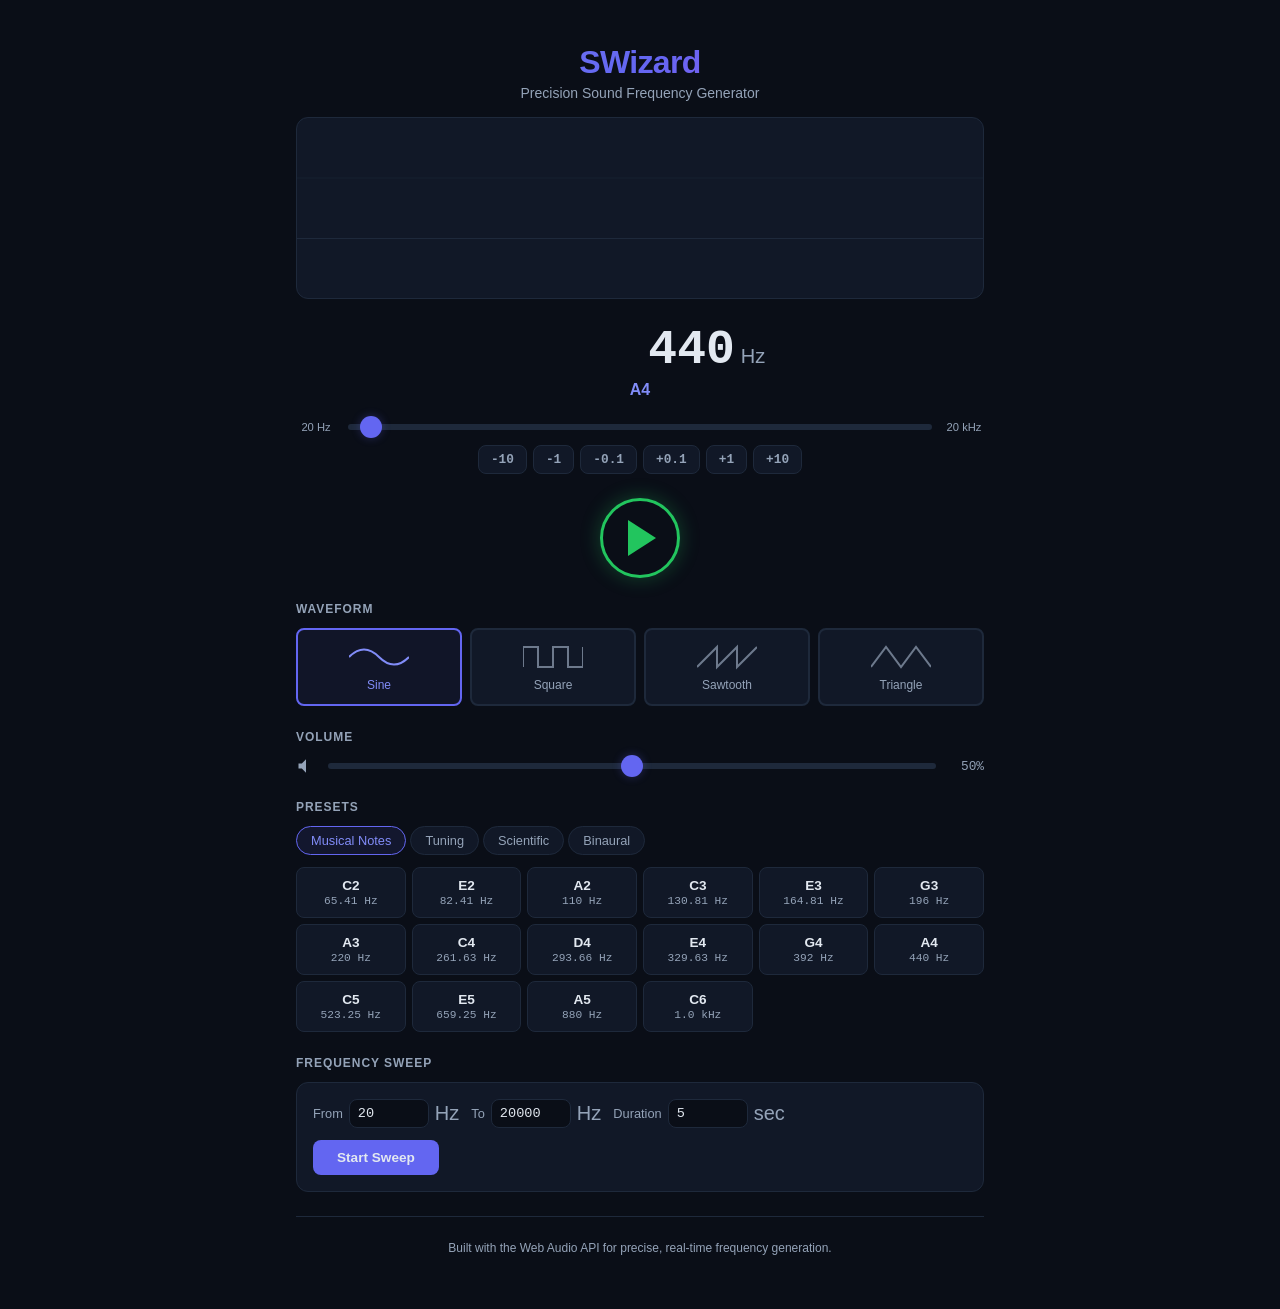
==== frequency-generator/index.html @ cec2c10b "Add SWizard sound frequency generator app Browser-based frequency generator using the Web Audio API " ====
<!DOCTYPE html>
<html lang="en">
<head>
    <meta charset="UTF-8">
    <meta name="viewport" content="width=device-width, initial-scale=1.0">
    <title>SWizard - Sound Frequency Generator</title>
    <link rel="stylesheet" href="css/style.css">
</head>
<body>
    <div class="app">
        <header class="header">
            <h1 class="logo">SWizard</h1>
            <p class="tagline">Precision Sound Frequency Generator</p>
        </header>

        <main class="main">
            <!-- Waveform Visualizer -->
            <section class="visualizer-section">
                <canvas id="waveformCanvas"></canvas>
                <canvas id="spectrumCanvas"></canvas>
            </section>

            <!-- Frequency Control -->
            <section class="control-section">
                <div class="freq-display">
                    <input type="number" id="freqInput" class="freq-input" value="440" min="20" max="20000" step="0.1">
                    <span class="freq-unit">Hz</span>
                </div>
                <div class="freq-note" id="noteDisplay">A4</div>
                <div class="freq-slider-wrap">
                    <span class="slider-label">20 Hz</span>
                    <input type="range" id="freqSlider" class="freq-slider" min="20" max="20000" value="440" step="0.1">
                    <span class="slider-label">20 kHz</span>
                </div>
                <div class="fine-controls">
                    <button class="fine-btn" data-delta="-10">-10</button>
                    <button class="fine-btn" data-delta="-1">-1</button>
                    <button class="fine-btn" data-delta="-0.1">-0.1</button>
                    <button class="fine-btn" data-delta="0.1">+0.1</button>
                    <button class="fine-btn" data-delta="1">+1</button>
                    <button class="fine-btn" data-delta="10">+10</button>
                </div>
            </section>

            <!-- Play Button -->
            <section class="play-section">
                <button id="playBtn" class="play-btn" aria-label="Play or stop tone">
                    <svg id="playIcon" viewBox="0 0 24 24" width="48" height="48">
                        <polygon points="6,3 20,12 6,21" fill="currentColor"/>
                    </svg>
                    <svg id="stopIcon" viewBox="0 0 24 24" width="48" height="48" style="display:none">
                        <rect x="5" y="4" width="14" height="16" rx="2" fill="currentColor"/>
                    </svg>
                </button>
            </section>

            <!-- Waveform Selection -->
            <section class="waveform-section">
                <h2 class="section-title">Waveform</h2>
                <div class="waveform-options">
                    <button class="wave-btn active" data-wave="sine" aria-label="Sine wave">
                        <svg viewBox="0 0 60 30" width="60" height="30">
                            <path d="M0,15 Q15,0 30,15 Q45,30 60,15" stroke="currentColor" fill="none" stroke-width="2"/>
                        </svg>
                        <span>Sine</span>
                    </button>
                    <button class="wave-btn" data-wave="square" aria-label="Square wave">
                        <svg viewBox="0 0 60 30" width="60" height="30">
                            <path d="M0,25 L0,5 L15,5 L15,25 L30,25 L30,5 L45,5 L45,25 L60,25 L60,5" stroke="currentColor" fill="none" stroke-width="2"/>
                        </svg>
                        <span>Square</span>
                    </button>
                    <button class="wave-btn" data-wave="sawtooth" aria-label="Sawtooth wave">
                        <svg viewBox="0 0 60 30" width="60" height="30">
                            <path d="M0,25 L20,5 L20,25 L40,5 L40,25 L60,5" stroke="currentColor" fill="none" stroke-width="2"/>
                        </svg>
                        <span>Sawtooth</span>
                    </button>
                    <button class="wave-btn" data-wave="triangle" aria-label="Triangle wave">
                        <svg viewBox="0 0 60 30" width="60" height="30">
                            <path d="M0,25 L15,5 L30,25 L45,5 L60,25" stroke="currentColor" fill="none" stroke-width="2"/>
                        </svg>
                        <span>Triangle</span>
                    </button>
                </div>
            </section>

            <!-- Volume -->
            <section class="volume-section">
                <h2 class="section-title">Volume</h2>
                <div class="volume-control">
                    <svg viewBox="0 0 24 24" width="20" height="20" class="vol-icon">
                        <path d="M3,9 L7,9 L12,4 L12,20 L7,15 L3,15 Z" fill="currentColor"/>
                    </svg>
                    <input type="range" id="volumeSlider" class="volume-slider" min="0" max="100" value="50">
                    <span id="volumeValue" class="volume-value">50%</span>
                </div>
            </section>

            <!-- Presets -->
            <section class="presets-section">
                <h2 class="section-title">Presets</h2>
                <div class="preset-tabs">
                    <button class="preset-tab active" data-tab="notes">Musical Notes</button>
                    <button class="preset-tab" data-tab="tuning">Tuning</button>
                    <button class="preset-tab" data-tab="scientific">Scientific</button>
                    <button class="preset-tab" data-tab="binaural">Binaural</button>
                </div>
                <div class="preset-grid" id="presetGrid">
                    <!-- Populated by JS -->
                </div>
            </section>

            <!-- Binaural Beat Controls (hidden by default) -->
            <section class="binaural-section" id="binauralSection" style="display:none">
                <h2 class="section-title">Binaural Beat</h2>
                <p class="binaural-note">Use headphones for binaural beats. A slightly different frequency plays in each ear.</p>
                <div class="binaural-controls">
                    <label class="binaural-label">
                        Beat Frequency
                        <div class="binaural-input-wrap">
                            <input type="number" id="binauralBeat" class="binaural-input" value="10" min="1" max="40" step="0.5">
                            <span class="freq-unit">Hz</span>
                        </div>
                    </label>
                    <div class="binaural-info" id="binauralInfo">
                        Left: 435 Hz | Right: 445 Hz
                    </div>
                </div>
            </section>

            <!-- Sweep Controls -->
            <section class="sweep-section">
                <h2 class="section-title">Frequency Sweep</h2>
                <div class="sweep-controls">
                    <div class="sweep-range">
                        <label>
                            From
                            <input type="number" id="sweepFrom" class="sweep-input" value="20" min="20" max="20000">
                            <span class="freq-unit">Hz</span>
                        </label>
                        <label>
                            To
                            <input type="number" id="sweepTo" class="sweep-input" value="20000" min="20" max="20000">
                            <span class="freq-unit">Hz</span>
                        </label>
                        <label>
                            Duration
                            <input type="number" id="sweepDuration" class="sweep-input" value="5" min="1" max="60">
                            <span class="freq-unit">sec</span>
                        </label>
                    </div>
                    <button id="sweepBtn" class="sweep-btn">Start Sweep</button>
                </div>
            </section>
        </main>

        <footer class="footer">
            <p>Built with the Web Audio API for precise, real-time frequency generation.</p>
        </footer>
    </div>

    <script src="js/app.js"></script>
</body>
</html>
---- frequency-generator/css/style.css ----
/* ========== Reset & Base ========== */
*, *::before, *::after {
    margin: 0;
    padding: 0;
    box-sizing: border-box;
}

:root {
    --bg: #0a0e17;
    --surface: #111827;
    --surface-hover: #1a2332;
    --border: #1e293b;
    --text: #e2e8f0;
    --text-dim: #94a3b8;
    --accent: #6366f1;
    --accent-glow: rgba(99, 102, 241, 0.3);
    --accent-light: #818cf8;
    --green: #22c55e;
    --green-glow: rgba(34, 197, 94, 0.3);
    --red: #ef4444;
    --orange: #f59e0b;
    --radius: 12px;
    --radius-sm: 8px;
}

html {
    font-size: 16px;
}

body {
    font-family: -apple-system, BlinkMacSystemFont, 'Segoe UI', Roboto, 'Helvetica Neue', Arial, sans-serif;
    background: var(--bg);
    color: var(--text);
    min-height: 100vh;
    -webkit-font-smoothing: antialiased;
}

/* ========== App Container ========== */
.app {
    max-width: 720px;
    margin: 0 auto;
    padding: 20px 16px 40px;
}

/* ========== Header ========== */
.header {
    text-align: center;
    padding: 24px 0 16px;
}

.logo {
    font-size: 2rem;
    font-weight: 800;
    letter-spacing: -0.02em;
    background: linear-gradient(135deg, var(--accent-light), var(--accent), #a855f7);
    -webkit-background-clip: text;
    background-clip: text;
    -webkit-text-fill-color: transparent;
}

.tagline {
    color: var(--text-dim);
    font-size: 0.875rem;
    margin-top: 4px;
}

/* ========== Sections ========== */
.section-title {
    font-size: 0.75rem;
    font-weight: 600;
    text-transform: uppercase;
    letter-spacing: 0.08em;
    color: var(--text-dim);
    margin-bottom: 12px;
}

section {
    margin-bottom: 24px;
}

/* ========== Visualizer ========== */
.visualizer-section {
    background: var(--surface);
    border: 1px solid var(--border);
    border-radius: var(--radius);
    overflow: hidden;
    position: relative;
}

#waveformCanvas {
    width: 100%;
    height: 120px;
    display: block;
}

#spectrumCanvas {
    width: 100%;
    height: 60px;
    display: block;
    border-top: 1px solid var(--border);
}

/* ========== Frequency Display ========== */
.control-section {
    text-align: center;
}

.freq-display {
    display: inline-flex;
    align-items: baseline;
    gap: 6px;
}

.freq-input {
    font-size: 3rem;
    font-weight: 700;
    font-family: 'SF Mono', 'Fira Code', 'Consolas', monospace;
    background: none;
    border: none;
    color: var(--text);
    text-align: right;
    width: 220px;
    outline: none;
    border-bottom: 2px solid transparent;
    transition: border-color 0.2s;
}

.freq-input:focus {
    border-bottom-color: var(--accent);
}

.freq-input::-webkit-inner-spin-button,
.freq-input::-webkit-outer-spin-button {
    -webkit-appearance: none;
}

.freq-input[type="number"] {
    -moz-appearance: textfield;
}

.freq-unit {
    font-size: 1.25rem;
    color: var(--text-dim);
    font-weight: 500;
}

.freq-note {
    font-size: 1rem;
    color: var(--accent-light);
    font-weight: 600;
    margin-top: 2px;
    min-height: 1.5em;
}

/* ========== Frequency Slider ========== */
.freq-slider-wrap {
    display: flex;
    align-items: center;
    gap: 12px;
    margin-top: 16px;
}

.slider-label {
    font-size: 0.7rem;
    color: var(--text-dim);
    white-space: nowrap;
    min-width: 40px;
}

.freq-slider,
.volume-slider {
    -webkit-appearance: none;
    appearance: none;
    flex: 1;
    height: 6px;
    background: var(--border);
    border-radius: 3px;
    outline: none;
    cursor: pointer;
}

.freq-slider::-webkit-slider-thumb,
.volume-slider::-webkit-slider-thumb {
    -webkit-appearance: none;
    width: 22px;
    height: 22px;
    border-radius: 50%;
    background: var(--accent);
    box-shadow: 0 0 10px var(--accent-glow);
    cursor: pointer;
    transition: transform 0.15s, box-shadow 0.15s;
}

.freq-slider::-webkit-slider-thumb:hover,
.volume-slider::-webkit-slider-thumb:hover {
    transform: scale(1.15);
    box-shadow: 0 0 16px var(--accent-glow);
}

.freq-slider::-moz-range-thumb,
.volume-slider::-moz-range-thumb {
    width: 22px;
    height: 22px;
    border-radius: 50%;
    background: var(--accent);
    border: none;
    box-shadow: 0 0 10px var(--accent-glow);
    cursor: pointer;
}

/* ========== Fine Tune Buttons ========== */
.fine-controls {
    display: flex;
    justify-content: center;
    gap: 6px;
    margin-top: 12px;
}

.fine-btn {
    padding: 6px 12px;
    font-size: 0.8rem;
    font-weight: 600;
    font-family: 'SF Mono', 'Fira Code', 'Consolas', monospace;
    color: var(--text-dim);
    background: var(--surface);
    border: 1px solid var(--border);
    border-radius: var(--radius-sm);
    cursor: pointer;
    transition: all 0.15s;
}

.fine-btn:hover {
    color: var(--text);
    background: var(--surface-hover);
    border-color: var(--accent);
}

.fine-btn:active {
    transform: scale(0.95);
}

/* ========== Play Button ========== */
.play-section {
    text-align: center;
}

.play-btn {
    width: 80px;
    height: 80px;
    border-radius: 50%;
    border: 3px solid var(--green);
    background: transparent;
    color: var(--green);
    cursor: pointer;
    display: inline-flex;
    align-items: center;
    justify-content: center;
    transition: all 0.2s;
    box-shadow: 0 0 20px var(--green-glow);
}

.play-btn:hover {
    background: rgba(34, 197, 94, 0.1);
    transform: scale(1.05);
    box-shadow: 0 0 30px var(--green-glow);
}

.play-btn:active {
    transform: scale(0.95);
}

.play-btn.playing {
    border-color: var(--red);
    color: var(--red);
    box-shadow: 0 0 20px rgba(239, 68, 68, 0.3);
}

.play-btn.playing:hover {
    background: rgba(239, 68, 68, 0.1);
    box-shadow: 0 0 30px rgba(239, 68, 68, 0.3);
}

/* ========== Waveform Selection ========== */
.waveform-options {
    display: grid;
    grid-template-columns: repeat(4, 1fr);
    gap: 8px;
}

.wave-btn {
    display: flex;
    flex-direction: column;
    align-items: center;
    gap: 6px;
    padding: 12px 8px;
    background: var(--surface);
    border: 2px solid var(--border);
    border-radius: var(--radius-sm);
    color: var(--text-dim);
    cursor: pointer;
    transition: all 0.15s;
    font-size: 0.75rem;
    font-weight: 500;
}

.wave-btn:hover {
    border-color: var(--accent);
    color: var(--text);
    background: var(--surface-hover);
}

.wave-btn.active {
    border-color: var(--accent);
    color: var(--accent-light);
    background: rgba(99, 102, 241, 0.08);
}

.wave-btn svg {
    opacity: 0.7;
}

.wave-btn.active svg,
.wave-btn:hover svg {
    opacity: 1;
}

/* ========== Volume ========== */
.volume-control {
    display: flex;
    align-items: center;
    gap: 12px;
}

.vol-icon {
    color: var(--text-dim);
    flex-shrink: 0;
}

.volume-value {
    font-size: 0.8rem;
    color: var(--text-dim);
    font-family: 'SF Mono', 'Fira Code', 'Consolas', monospace;
    min-width: 36px;
    text-align: right;
}

/* ========== Presets ========== */
.preset-tabs {
    display: flex;
    gap: 4px;
    margin-bottom: 12px;
    overflow-x: auto;
    -webkit-overflow-scrolling: touch;
}

.preset-tab {
    padding: 6px 14px;
    font-size: 0.8rem;
    font-weight: 500;
    color: var(--text-dim);
    background: var(--surface);
    border: 1px solid var(--border);
    border-radius: 20px;
    cursor: pointer;
    white-space: nowrap;
    transition: all 0.15s;
}

.preset-tab:hover {
    color: var(--text);
    border-color: var(--accent);
}

.preset-tab.active {
    color: var(--accent-light);
    background: rgba(99, 102, 241, 0.1);
    border-color: var(--accent);
}

.preset-grid {
    display: grid;
    grid-template-columns: repeat(auto-fill, minmax(100px, 1fr));
    gap: 6px;
}

.preset-btn {
    display: flex;
    flex-direction: column;
    align-items: center;
    padding: 10px 6px;
    background: var(--surface);
    border: 1px solid var(--border);
    border-radius: var(--radius-sm);
    cursor: pointer;
    transition: all 0.15s;
}

.preset-btn:hover {
    border-color: var(--accent);
    background: var(--surface-hover);
}

.preset-btn .preset-name {
    font-size: 0.85rem;
    font-weight: 600;
    color: var(--text);
}

.preset-btn .preset-freq {
    font-size: 0.7rem;
    color: var(--text-dim);
    font-family: 'SF Mono', 'Fira Code', 'Consolas', monospace;
    margin-top: 2px;
}

/* ========== Binaural ========== */
.binaural-section {
    background: var(--surface);
    border: 1px solid var(--border);
    border-radius: var(--radius);
    padding: 16px;
}

.binaural-note {
    font-size: 0.8rem;
    color: var(--text-dim);
    margin-bottom: 12px;
}

.binaural-controls {
    display: flex;
    flex-direction: column;
    gap: 10px;
}

.binaural-label {
    font-size: 0.8rem;
    color: var(--text-dim);
    display: flex;
    align-items: center;
    gap: 10px;
}

.binaural-input-wrap {
    display: flex;
    align-items: center;
    gap: 4px;
}

.binaural-input {
    width: 70px;
    padding: 6px 8px;
    font-size: 0.9rem;
    font-family: 'SF Mono', 'Fira Code', 'Consolas', monospace;
    background: var(--bg);
    border: 1px solid var(--border);
    border-radius: var(--radius-sm);
    color: var(--text);
    outline: none;
}

.binaural-input:focus {
    border-color: var(--accent);
}

.binaural-info {
    font-size: 0.8rem;
    color: var(--accent-light);
    font-family: 'SF Mono', 'Fira Code', 'Consolas', monospace;
}

/* ========== Sweep ========== */
.sweep-controls {
    background: var(--surface);
    border: 1px solid var(--border);
    border-radius: var(--radius);
    padding: 16px;
}

.sweep-range {
    display: flex;
    gap: 12px;
    flex-wrap: wrap;
    margin-bottom: 12px;
}

.sweep-range label {
    font-size: 0.8rem;
    color: var(--text-dim);
    display: flex;
    align-items: center;
    gap: 6px;
}

.sweep-input {
    width: 80px;
    padding: 6px 8px;
    font-size: 0.85rem;
    font-family: 'SF Mono', 'Fira Code', 'Consolas', monospace;
    background: var(--bg);
    border: 1px solid var(--border);
    border-radius: var(--radius-sm);
    color: var(--text);
    outline: none;
}

.sweep-input:focus {
    border-color: var(--accent);
}

.sweep-btn {
    padding: 10px 24px;
    font-size: 0.85rem;
    font-weight: 600;
    color: var(--text);
    background: var(--accent);
    border: none;
    border-radius: var(--radius-sm);
    cursor: pointer;
    transition: all 0.15s;
}

.sweep-btn:hover {
    background: var(--accent-light);
    transform: translateY(-1px);
}

.sweep-btn:active {
    transform: translateY(0);
}

.sweep-btn.sweeping {
    background: var(--red);
}

/* ========== Footer ========== */
.footer {
    text-align: center;
    padding: 24px 0 8px;
    border-top: 1px solid var(--border);
}

.footer p {
    font-size: 0.75rem;
    color: var(--text-dim);
}

/* ========== Responsive ========== */
@media (max-width: 480px) {
    .freq-input {
        font-size: 2.25rem;
        width: 160px;
    }

    .waveform-options {
        grid-template-columns: repeat(2, 1fr);
    }

    .fine-controls {
        flex-wrap: wrap;
    }

    .sweep-range {
        flex-direction: column;
    }

    .preset-grid {
        grid-template-columns: repeat(3, 1fr);
    }
}

/* ========== Scrollbar ========== */
::-webkit-scrollbar {
    width: 6px;
    height: 6px;
}

::-webkit-scrollbar-track {
    background: var(--bg);
}

::-webkit-scrollbar-thumb {
    background: var(--border);
    border-radius: 3px;
}

::-webkit-scrollbar-thumb:hover {
    background: var(--text-dim);
}
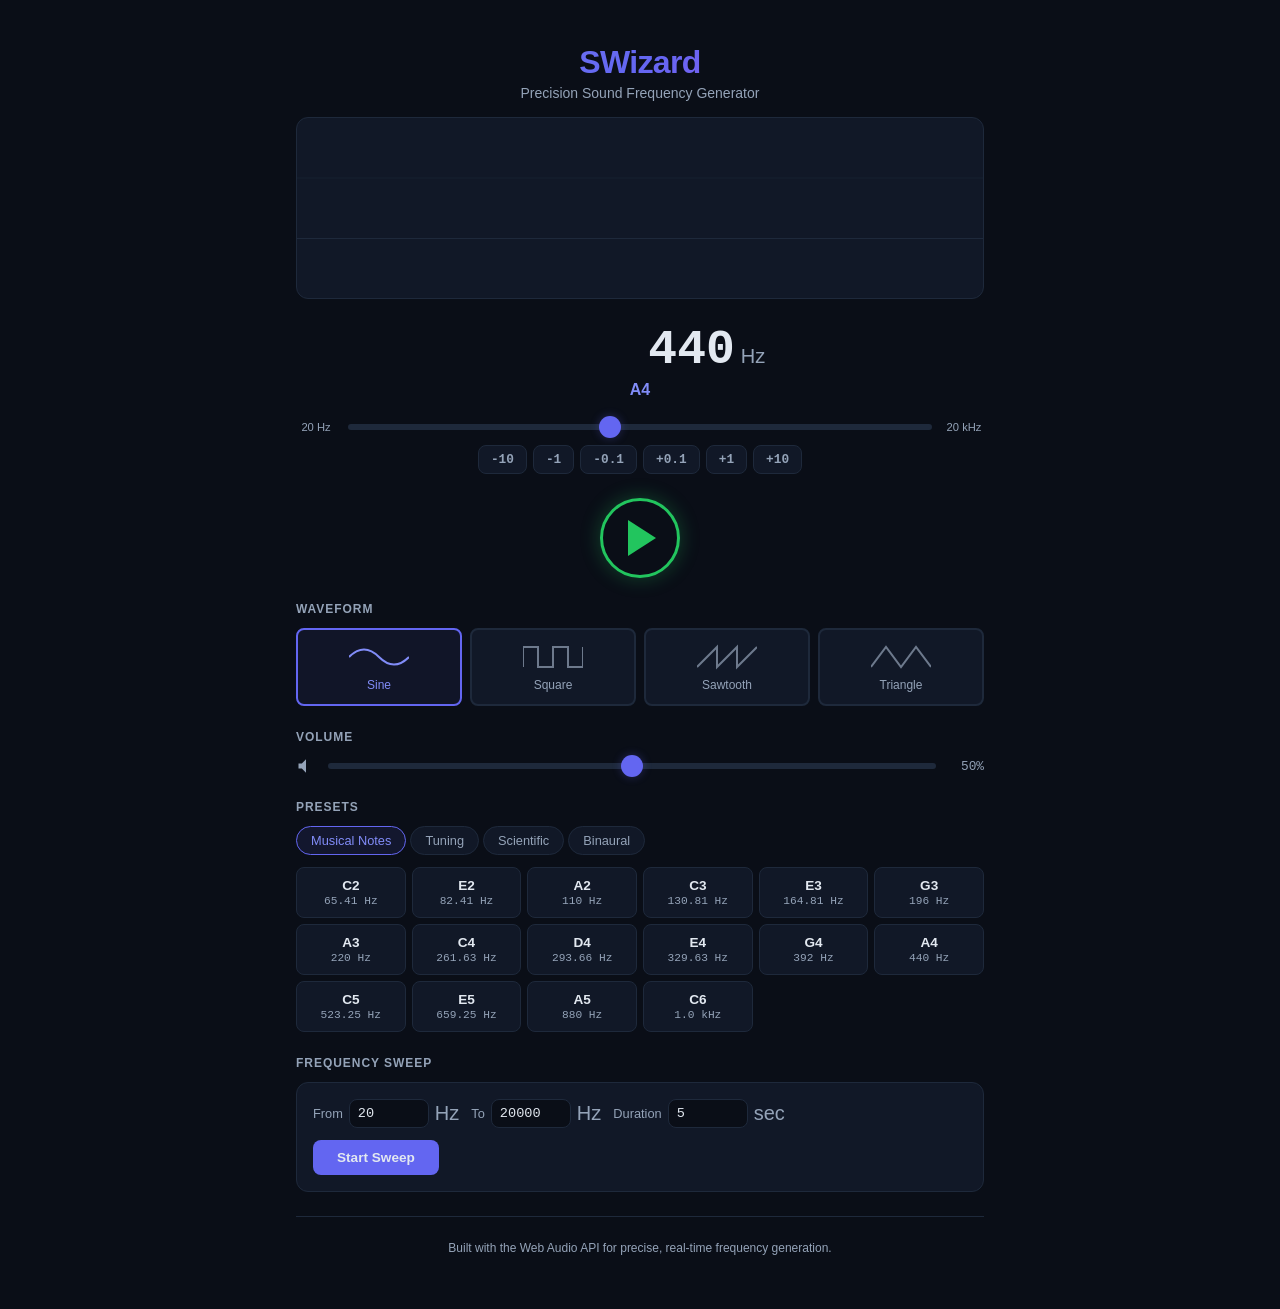
==== commit d2e75386: "Fix bugs and issues across all three projects Frequency Generator: - Add Web Audio API browser suppo" ====
--- a/frequency-generator/index.html
+++ b/frequency-generator/index.html
@@ -16,20 +16,20 @@
         <main class="main">
             <!-- Waveform Visualizer -->
             <section class="visualizer-section">
-                <canvas id="waveformCanvas"></canvas>
-                <canvas id="spectrumCanvas"></canvas>
+                <canvas id="waveformCanvas" aria-label="Waveform visualization"></canvas>
+                <canvas id="spectrumCanvas" aria-label="Spectrum visualization"></canvas>
             </section>
 
             <!-- Frequency Control -->
             <section class="control-section">
                 <div class="freq-display">
-                    <input type="number" id="freqInput" class="freq-input" value="440" min="20" max="20000" step="0.1">
+                    <input type="number" id="freqInput" class="freq-input" value="440" min="20" max="20000" step="0.1" aria-label="Frequency in Hz">
                     <span class="freq-unit">Hz</span>
                 </div>
                 <div class="freq-note" id="noteDisplay">A4</div>
                 <div class="freq-slider-wrap">
                     <span class="slider-label">20 Hz</span>
-                    <input type="range" id="freqSlider" class="freq-slider" min="20" max="20000" value="440" step="0.1">
+                    <input type="range" id="freqSlider" class="freq-slider" min="20" max="20000" value="440" step="0.1" aria-label="Frequency slider">
                     <span class="slider-label">20 kHz</span>
                 </div>
                 <div class="fine-controls">
@@ -45,10 +45,10 @@
             <!-- Play Button -->
             <section class="play-section">
                 <button id="playBtn" class="play-btn" aria-label="Play or stop tone">
-                    <svg id="playIcon" viewBox="0 0 24 24" width="48" height="48">
+                    <svg id="playIcon" viewBox="0 0 24 24" width="48" height="48" aria-hidden="true">
                         <polygon points="6,3 20,12 6,21" fill="currentColor"/>
                     </svg>
-                    <svg id="stopIcon" viewBox="0 0 24 24" width="48" height="48" style="display:none">
+                    <svg id="stopIcon" viewBox="0 0 24 24" width="48" height="48" style="display:none" aria-hidden="true">
                         <rect x="5" y="4" width="14" height="16" rx="2" fill="currentColor"/>
                     </svg>
                 </button>
@@ -92,7 +92,7 @@
                     <svg viewBox="0 0 24 24" width="20" height="20" class="vol-icon">
                         <path d="M3,9 L7,9 L12,4 L12,20 L7,15 L3,15 Z" fill="currentColor"/>
                     </svg>
-                    <input type="range" id="volumeSlider" class="volume-slider" min="0" max="100" value="50">
+                    <input type="range" id="volumeSlider" class="volume-slider" min="0" max="100" value="50" aria-label="Volume">
                     <span id="volumeValue" class="volume-value">50%</span>
                 </div>
             </section>
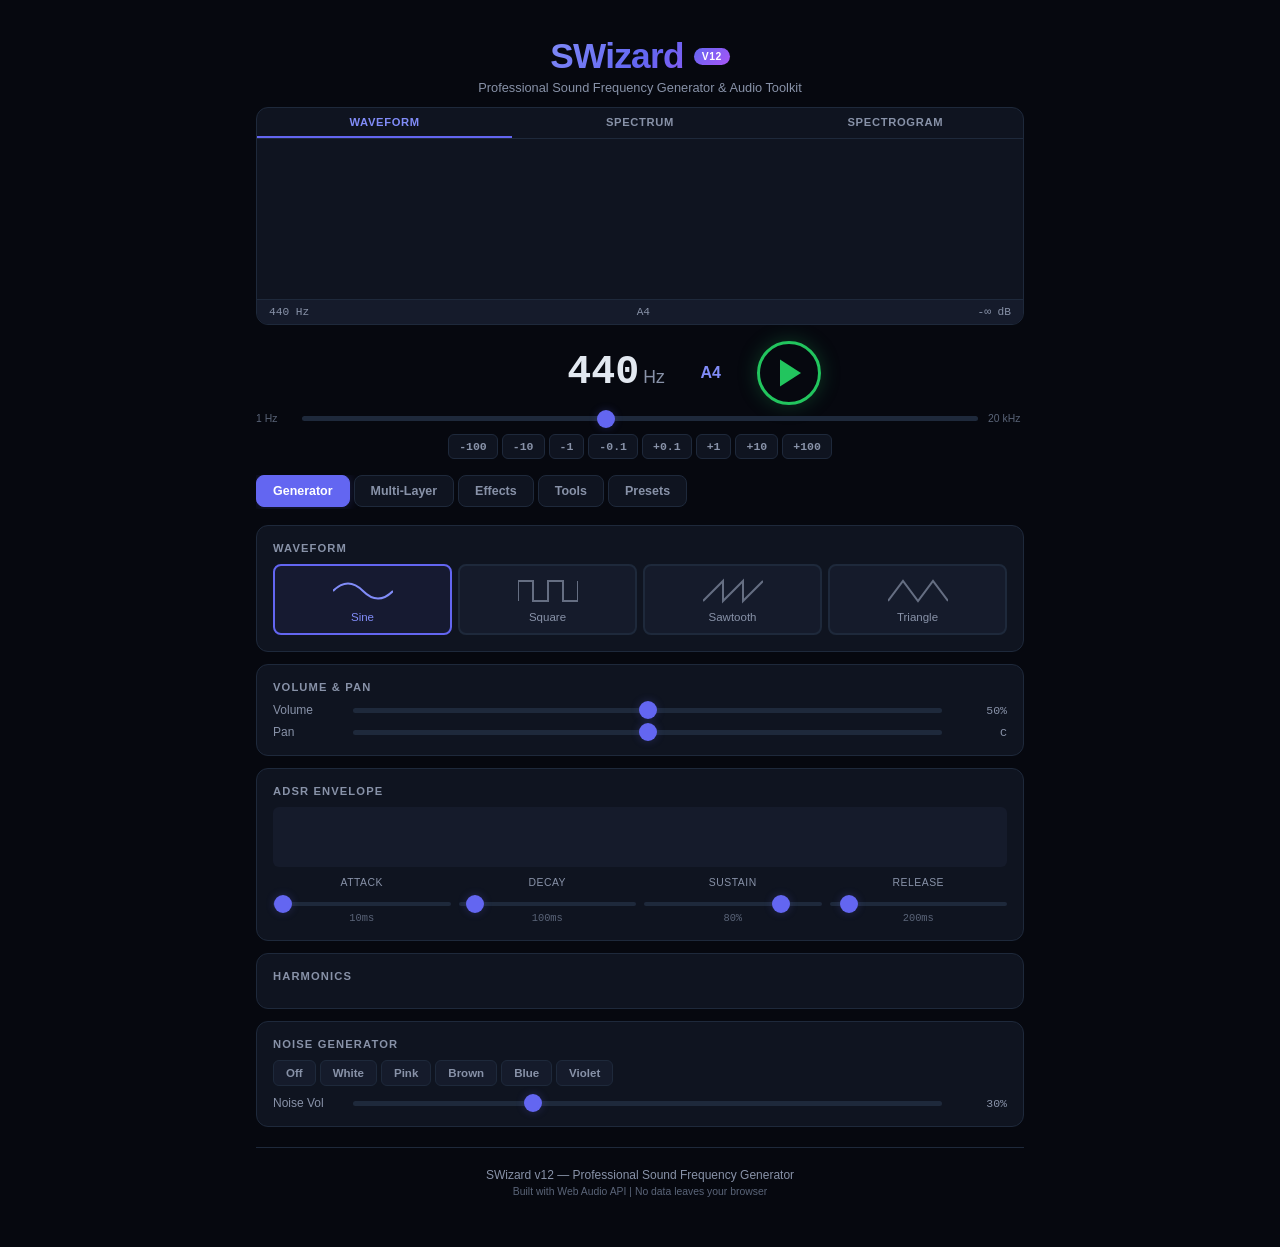
==== commit c60408cc: "Upgrade SWizard to v12: new HTML structure and CSS (JS in progress) Complete UI rebuild with tabbed " ====
--- a/frequency-generator/index.html
+++ b/frequency-generator/index.html
@@ -3,160 +3,503 @@
 <head>
     <meta charset="UTF-8">
     <meta name="viewport" content="width=device-width, initial-scale=1.0">
-    <title>SWizard - Sound Frequency Generator</title>
+    <title>SWizard v12 - Professional Sound Frequency Generator</title>
     <link rel="stylesheet" href="css/style.css">
 </head>
 <body>
     <div class="app">
         <header class="header">
-            <h1 class="logo">SWizard</h1>
-            <p class="tagline">Precision Sound Frequency Generator</p>
+            <div class="header-top">
+                <h1 class="logo">SWizard</h1>
+                <span class="version-badge">v12</span>
+            </div>
+            <p class="tagline">Professional Sound Frequency Generator & Audio Toolkit</p>
         </header>
 
         <main class="main">
-            <!-- Waveform Visualizer -->
+            <!-- Visualizer -->
             <section class="visualizer-section">
-                <canvas id="waveformCanvas" aria-label="Waveform visualization"></canvas>
-                <canvas id="spectrumCanvas" aria-label="Spectrum visualization"></canvas>
+                <div class="viz-tabs">
+                    <button class="viz-tab active" data-viz="waveform">Waveform</button>
+                    <button class="viz-tab" data-viz="spectrum">Spectrum</button>
+                    <button class="viz-tab" data-viz="spectrogram">Spectrogram</button>
+                </div>
+                <canvas id="mainCanvas" aria-label="Audio visualization"></canvas>
+                <div class="viz-info">
+                    <span id="vizFreqDisplay">440 Hz</span>
+                    <span id="vizNoteDisplay">A4</span>
+                    <span id="vizDbDisplay">-∞ dB</span>
+                </div>
             </section>
 
-            <!-- Frequency Control -->
-            <section class="control-section">
+            <!-- Master Controls Row -->
+            <section class="master-row">
                 <div class="freq-display">
-                    <input type="number" id="freqInput" class="freq-input" value="440" min="20" max="20000" step="0.1" aria-label="Frequency in Hz">
+                    <input type="number" id="freqInput" class="freq-input" value="440" min="1" max="20000" step="0.1" aria-label="Frequency in Hz">
                     <span class="freq-unit">Hz</span>
                 </div>
                 <div class="freq-note" id="noteDisplay">A4</div>
+                <button id="playBtn" class="play-btn" aria-label="Play or stop tone">
+                    <svg id="playIcon" viewBox="0 0 24 24" width="36" height="36"><polygon points="6,3 20,12 6,21" fill="currentColor"/></svg>
+                    <svg id="stopIcon" viewBox="0 0 24 24" width="36" height="36" style="display:none"><rect x="5" y="4" width="14" height="16" rx="2" fill="currentColor"/></svg>
+                </button>
+            </section>
+
+            <!-- Frequency Slider -->
+            <section class="slider-section">
                 <div class="freq-slider-wrap">
-                    <span class="slider-label">20 Hz</span>
-                    <input type="range" id="freqSlider" class="freq-slider" min="20" max="20000" value="440" step="0.1" aria-label="Frequency slider">
+                    <span class="slider-label">1 Hz</span>
+                    <input type="range" id="freqSlider" class="freq-slider" min="1" max="20000" value="440" step="0.1" aria-label="Frequency slider">
                     <span class="slider-label">20 kHz</span>
                 </div>
                 <div class="fine-controls">
+                    <button class="fine-btn" data-delta="-100">-100</button>
                     <button class="fine-btn" data-delta="-10">-10</button>
                     <button class="fine-btn" data-delta="-1">-1</button>
                     <button class="fine-btn" data-delta="-0.1">-0.1</button>
                     <button class="fine-btn" data-delta="0.1">+0.1</button>
                     <button class="fine-btn" data-delta="1">+1</button>
                     <button class="fine-btn" data-delta="10">+10</button>
+                    <button class="fine-btn" data-delta="100">+100</button>
                 </div>
             </section>
 
-            <!-- Play Button -->
-            <section class="play-section">
-                <button id="playBtn" class="play-btn" aria-label="Play or stop tone">
-                    <svg id="playIcon" viewBox="0 0 24 24" width="48" height="48" aria-hidden="true">
-                        <polygon points="6,3 20,12 6,21" fill="currentColor"/>
-                    </svg>
-                    <svg id="stopIcon" viewBox="0 0 24 24" width="48" height="48" style="display:none" aria-hidden="true">
-                        <rect x="5" y="4" width="14" height="16" rx="2" fill="currentColor"/>
-                    </svg>
-                </button>
-            </section>
-
-            <!-- Waveform Selection -->
-            <section class="waveform-section">
-                <h2 class="section-title">Waveform</h2>
-                <div class="waveform-options">
-                    <button class="wave-btn active" data-wave="sine" aria-label="Sine wave">
-                        <svg viewBox="0 0 60 30" width="60" height="30">
-                            <path d="M0,15 Q15,0 30,15 Q45,30 60,15" stroke="currentColor" fill="none" stroke-width="2"/>
-                        </svg>
-                        <span>Sine</span>
-                    </button>
-                    <button class="wave-btn" data-wave="square" aria-label="Square wave">
-                        <svg viewBox="0 0 60 30" width="60" height="30">
-                            <path d="M0,25 L0,5 L15,5 L15,25 L30,25 L30,5 L45,5 L45,25 L60,25 L60,5" stroke="currentColor" fill="none" stroke-width="2"/>
-                        </svg>
-                        <span>Square</span>
-                    </button>
-                    <button class="wave-btn" data-wave="sawtooth" aria-label="Sawtooth wave">
-                        <svg viewBox="0 0 60 30" width="60" height="30">
-                            <path d="M0,25 L20,5 L20,25 L40,5 L40,25 L60,5" stroke="currentColor" fill="none" stroke-width="2"/>
-                        </svg>
-                        <span>Sawtooth</span>
-                    </button>
-                    <button class="wave-btn" data-wave="triangle" aria-label="Triangle wave">
-                        <svg viewBox="0 0 60 30" width="60" height="30">
-                            <path d="M0,25 L15,5 L30,25 L45,5 L60,25" stroke="currentColor" fill="none" stroke-width="2"/>
-                        </svg>
-                        <span>Triangle</span>
-                    </button>
-                </div>
-            </section>
-
-            <!-- Volume -->
-            <section class="volume-section">
-                <h2 class="section-title">Volume</h2>
-                <div class="volume-control">
-                    <svg viewBox="0 0 24 24" width="20" height="20" class="vol-icon">
-                        <path d="M3,9 L7,9 L12,4 L12,20 L7,15 L3,15 Z" fill="currentColor"/>
-                    </svg>
-                    <input type="range" id="volumeSlider" class="volume-slider" min="0" max="100" value="50" aria-label="Volume">
-                    <span id="volumeValue" class="volume-value">50%</span>
-                </div>
-            </section>
-
-            <!-- Presets -->
-            <section class="presets-section">
-                <h2 class="section-title">Presets</h2>
-                <div class="preset-tabs">
-                    <button class="preset-tab active" data-tab="notes">Musical Notes</button>
-                    <button class="preset-tab" data-tab="tuning">Tuning</button>
-                    <button class="preset-tab" data-tab="scientific">Scientific</button>
-                    <button class="preset-tab" data-tab="binaural">Binaural</button>
-                </div>
-                <div class="preset-grid" id="presetGrid">
-                    <!-- Populated by JS -->
-                </div>
-            </section>
-
-            <!-- Binaural Beat Controls (hidden by default) -->
-            <section class="binaural-section" id="binauralSection" style="display:none">
-                <h2 class="section-title">Binaural Beat</h2>
-                <p class="binaural-note">Use headphones for binaural beats. A slightly different frequency plays in each ear.</p>
-                <div class="binaural-controls">
-                    <label class="binaural-label">
-                        Beat Frequency
-                        <div class="binaural-input-wrap">
-                            <input type="number" id="binauralBeat" class="binaural-input" value="10" min="1" max="40" step="0.5">
-                            <span class="freq-unit">Hz</span>
-                        </div>
-                    </label>
-                    <div class="binaural-info" id="binauralInfo">
-                        Left: 435 Hz | Right: 445 Hz
-                    </div>
-                </div>
-            </section>
-
-            <!-- Sweep Controls -->
-            <section class="sweep-section">
-                <h2 class="section-title">Frequency Sweep</h2>
-                <div class="sweep-controls">
-                    <div class="sweep-range">
-                        <label>
-                            From
-                            <input type="number" id="sweepFrom" class="sweep-input" value="20" min="20" max="20000">
-                            <span class="freq-unit">Hz</span>
-                        </label>
-                        <label>
-                            To
-                            <input type="number" id="sweepTo" class="sweep-input" value="20000" min="20" max="20000">
-                            <span class="freq-unit">Hz</span>
-                        </label>
-                        <label>
-                            Duration
-                            <input type="number" id="sweepDuration" class="sweep-input" value="5" min="1" max="60">
-                            <span class="freq-unit">sec</span>
-                        </label>
-                    </div>
-                    <button id="sweepBtn" class="sweep-btn">Start Sweep</button>
-                </div>
-            </section>
+            <!-- Tabbed Panels -->
+            <div class="panel-tabs">
+                <button class="panel-tab active" data-panel="generator">Generator</button>
+                <button class="panel-tab" data-panel="layers">Multi-Layer</button>
+                <button class="panel-tab" data-panel="effects">Effects</button>
+                <button class="panel-tab" data-panel="tools">Tools</button>
+                <button class="panel-tab" data-panel="presets">Presets</button>
+            </div>
+
+            <!-- PANEL: Generator -->
+            <div class="panel active" id="panel-generator">
+                <!-- Waveform -->
+                <div class="card">
+                    <h2 class="section-title">Waveform</h2>
+                    <div class="waveform-options">
+                        <button class="wave-btn active" data-wave="sine">
+                            <svg viewBox="0 0 60 30" width="60" height="30"><path d="M0,15 Q15,0 30,15 Q45,30 60,15" stroke="currentColor" fill="none" stroke-width="2"/></svg>
+                            <span>Sine</span>
+                        </button>
+                        <button class="wave-btn" data-wave="square">
+                            <svg viewBox="0 0 60 30" width="60" height="30"><path d="M0,25 L0,5 L15,5 L15,25 L30,25 L30,5 L45,5 L45,25 L60,25 L60,5" stroke="currentColor" fill="none" stroke-width="2"/></svg>
+                            <span>Square</span>
+                        </button>
+                        <button class="wave-btn" data-wave="sawtooth">
+                            <svg viewBox="0 0 60 30" width="60" height="30"><path d="M0,25 L20,5 L20,25 L40,5 L40,25 L60,5" stroke="currentColor" fill="none" stroke-width="2"/></svg>
+                            <span>Sawtooth</span>
+                        </button>
+                        <button class="wave-btn" data-wave="triangle">
+                            <svg viewBox="0 0 60 30" width="60" height="30"><path d="M0,25 L15,5 L30,25 L45,5 L60,25" stroke="currentColor" fill="none" stroke-width="2"/></svg>
+                            <span>Triangle</span>
+                        </button>
+                    </div>
+                </div>
+
+                <!-- Volume & Pan -->
+                <div class="card">
+                    <h2 class="section-title">Volume & Pan</h2>
+                    <div class="control-row">
+                        <label class="control-label">Volume</label>
+                        <input type="range" id="volumeSlider" class="styled-slider" min="0" max="100" value="50">
+                        <span id="volumeValue" class="control-value">50%</span>
+                    </div>
+                    <div class="control-row">
+                        <label class="control-label">Pan</label>
+                        <input type="range" id="panSlider" class="styled-slider" min="-100" max="100" value="0">
+                        <span id="panValue" class="control-value">C</span>
+                    </div>
+                </div>
+
+                <!-- ADSR Envelope -->
+                <div class="card">
+                    <h2 class="section-title">ADSR Envelope</h2>
+                    <canvas id="adsrCanvas" class="adsr-canvas" width="300" height="80"></canvas>
+                    <div class="adsr-controls">
+                        <div class="adsr-knob">
+                            <label>Attack</label>
+                            <input type="range" id="attackSlider" class="mini-slider" min="0" max="2000" value="10">
+                            <span id="attackValue">10ms</span>
+                        </div>
+                        <div class="adsr-knob">
+                            <label>Decay</label>
+                            <input type="range" id="decaySlider" class="mini-slider" min="0" max="2000" value="100">
+                            <span id="decayValue">100ms</span>
+                        </div>
+                        <div class="adsr-knob">
+                            <label>Sustain</label>
+                            <input type="range" id="sustainSlider" class="mini-slider" min="0" max="100" value="80">
+                            <span id="sustainValue">80%</span>
+                        </div>
+                        <div class="adsr-knob">
+                            <label>Release</label>
+                            <input type="range" id="releaseSlider" class="mini-slider" min="0" max="3000" value="200">
+                            <span id="releaseValue">200ms</span>
+                        </div>
+                    </div>
+                </div>
+
+                <!-- Harmonics -->
+                <div class="card">
+                    <h2 class="section-title">Harmonics</h2>
+                    <div class="harmonics-grid" id="harmonicsGrid">
+                        <!-- 8 harmonic sliders generated by JS -->
+                    </div>
+                </div>
+
+                <!-- Noise Generator -->
+                <div class="card">
+                    <h2 class="section-title">Noise Generator</h2>
+                    <div class="noise-options">
+                        <button class="noise-btn" data-noise="off">Off</button>
+                        <button class="noise-btn" data-noise="white">White</button>
+                        <button class="noise-btn" data-noise="pink">Pink</button>
+                        <button class="noise-btn" data-noise="brown">Brown</button>
+                        <button class="noise-btn" data-noise="blue">Blue</button>
+                        <button class="noise-btn" data-noise="violet">Violet</button>
+                    </div>
+                    <div class="control-row" style="margin-top:10px">
+                        <label class="control-label">Noise Vol</label>
+                        <input type="range" id="noiseVolSlider" class="styled-slider" min="0" max="100" value="30">
+                        <span id="noiseVolValue" class="control-value">30%</span>
+                    </div>
+                </div>
+            </div>
+
+            <!-- PANEL: Multi-Layer -->
+            <div class="panel" id="panel-layers">
+                <div class="card">
+                    <h2 class="section-title">Tone Layers</h2>
+                    <p class="card-desc">Stack up to 8 simultaneous tones with individual settings.</p>
+                    <div id="layersList" class="layers-list"></div>
+                    <button id="addLayerBtn" class="action-btn">+ Add Layer</button>
+                </div>
+
+                <!-- Chord Generator -->
+                <div class="card">
+                    <h2 class="section-title">Chord Generator</h2>
+                    <div class="chord-controls">
+                        <div class="control-row">
+                            <label class="control-label">Root</label>
+                            <select id="chordRoot" class="styled-select">
+                                <option value="C">C</option><option value="C#">C#</option>
+                                <option value="D">D</option><option value="D#">D#</option>
+                                <option value="E">E</option><option value="F">F</option>
+                                <option value="F#">F#</option><option value="G">G</option>
+                                <option value="G#">G#</option><option value="A" selected>A</option>
+                                <option value="A#">A#</option><option value="B">B</option>
+                            </select>
+                        </div>
+                        <div class="control-row">
+                            <label class="control-label">Octave</label>
+                            <select id="chordOctave" class="styled-select">
+                                <option value="2">2</option><option value="3">3</option>
+                                <option value="4" selected>4</option><option value="5">5</option>
+                                <option value="6">6</option>
+                            </select>
+                        </div>
+                        <div class="control-row">
+                            <label class="control-label">Type</label>
+                            <select id="chordType" class="styled-select">
+                                <option value="major">Major</option>
+                                <option value="minor">Minor</option>
+                                <option value="dim">Diminished</option>
+                                <option value="aug">Augmented</option>
+                                <option value="maj7">Major 7th</option>
+                                <option value="min7">Minor 7th</option>
+                                <option value="dom7">Dominant 7th</option>
+                                <option value="sus2">Sus2</option>
+                                <option value="sus4">Sus4</option>
+                                <option value="power">Power (5th)</option>
+                            </select>
+                        </div>
+                    </div>
+                    <button id="playChordBtn" class="action-btn">Play Chord</button>
+                </div>
+            </div>
+
+            <!-- PANEL: Effects -->
+            <div class="panel" id="panel-effects">
+                <!-- Filter -->
+                <div class="card">
+                    <h2 class="section-title">Filter</h2>
+                    <div class="filter-types">
+                        <button class="filter-btn active" data-filter="none">Off</button>
+                        <button class="filter-btn" data-filter="lowpass">Low Pass</button>
+                        <button class="filter-btn" data-filter="highpass">High Pass</button>
+                        <button class="filter-btn" data-filter="bandpass">Band Pass</button>
+                        <button class="filter-btn" data-filter="notch">Notch</button>
+                    </div>
+                    <div class="control-row">
+                        <label class="control-label">Cutoff</label>
+                        <input type="range" id="filterCutoff" class="styled-slider" min="20" max="20000" value="1000">
+                        <span id="filterCutoffValue" class="control-value">1000 Hz</span>
+                    </div>
+                    <div class="control-row">
+                        <label class="control-label">Q / Resonance</label>
+                        <input type="range" id="filterQ" class="styled-slider" min="1" max="300" value="10">
+                        <span id="filterQValue" class="control-value">1.0</span>
+                    </div>
+                </div>
+
+                <!-- Modulation -->
+                <div class="card">
+                    <h2 class="section-title">Modulation</h2>
+                    <div class="mod-types">
+                        <button class="mod-btn active" data-mod="none">Off</button>
+                        <button class="mod-btn" data-mod="am">AM</button>
+                        <button class="mod-btn" data-mod="fm">FM</button>
+                        <button class="mod-btn" data-mod="tremolo">Tremolo</button>
+                        <button class="mod-btn" data-mod="vibrato">Vibrato</button>
+                    </div>
+                    <div class="control-row">
+                        <label class="control-label">Rate</label>
+                        <input type="range" id="modRate" class="styled-slider" min="1" max="200" value="5">
+                        <span id="modRateValue" class="control-value">5 Hz</span>
+                    </div>
+                    <div class="control-row">
+                        <label class="control-label">Depth</label>
+                        <input type="range" id="modDepth" class="styled-slider" min="0" max="100" value="50">
+                        <span id="modDepthValue" class="control-value">50%</span>
+                    </div>
+                </div>
+
+                <!-- Delay -->
+                <div class="card">
+                    <h2 class="section-title">Delay</h2>
+                    <div class="control-row">
+                        <label class="control-label">Enable</label>
+                        <button id="delayToggle" class="toggle-btn">Off</button>
+                    </div>
+                    <div class="control-row">
+                        <label class="control-label">Time</label>
+                        <input type="range" id="delayTime" class="styled-slider" min="10" max="1000" value="300">
+                        <span id="delayTimeValue" class="control-value">300ms</span>
+                    </div>
+                    <div class="control-row">
+                        <label class="control-label">Feedback</label>
+                        <input type="range" id="delayFeedback" class="styled-slider" min="0" max="90" value="40">
+                        <span id="delayFeedbackValue" class="control-value">40%</span>
+                    </div>
+                    <div class="control-row">
+                        <label class="control-label">Mix</label>
+                        <input type="range" id="delayMix" class="styled-slider" min="0" max="100" value="30">
+                        <span id="delayMixValue" class="control-value">30%</span>
+                    </div>
+                </div>
+
+                <!-- Reverb -->
+                <div class="card">
+                    <h2 class="section-title">Reverb</h2>
+                    <div class="control-row">
+                        <label class="control-label">Enable</label>
+                        <button id="reverbToggle" class="toggle-btn">Off</button>
+                    </div>
+                    <div class="control-row">
+                        <label class="control-label">Size</label>
+                        <input type="range" id="reverbSize" class="styled-slider" min="1" max="100" value="50">
+                        <span id="reverbSizeValue" class="control-value">50%</span>
+                    </div>
+                    <div class="control-row">
+                        <label class="control-label">Decay</label>
+                        <input type="range" id="reverbDecay" class="styled-slider" min="1" max="100" value="50">
+                        <span id="reverbDecayValue" class="control-value">50%</span>
+                    </div>
+                    <div class="control-row">
+                        <label class="control-label">Mix</label>
+                        <input type="range" id="reverbMix" class="styled-slider" min="0" max="100" value="20">
+                        <span id="reverbMixValue" class="control-value">20%</span>
+                    </div>
+                </div>
+
+                <!-- Distortion -->
+                <div class="card">
+                    <h2 class="section-title">Distortion</h2>
+                    <div class="control-row">
+                        <label class="control-label">Enable</label>
+                        <button id="distortionToggle" class="toggle-btn">Off</button>
+                    </div>
+                    <div class="control-row">
+                        <label class="control-label">Amount</label>
+                        <input type="range" id="distortionAmount" class="styled-slider" min="0" max="100" value="20">
+                        <span id="distortionAmountValue" class="control-value">20</span>
+                    </div>
+                </div>
+            </div>
+
+            <!-- PANEL: Tools -->
+            <div class="panel" id="panel-tools">
+                <!-- Binaural Beats -->
+                <div class="card">
+                    <h2 class="section-title">Binaural Beats</h2>
+                    <p class="card-desc">Use headphones. Different frequencies in each ear create a perceived beat.</p>
+                    <div class="control-row">
+                        <label class="control-label">Enable</label>
+                        <button id="binauralToggle" class="toggle-btn">Off</button>
+                    </div>
+                    <div class="control-row">
+                        <label class="control-label">Beat Freq</label>
+                        <input type="range" id="binauralBeat" class="styled-slider" min="1" max="40" value="10" step="0.5">
+                        <span id="binauralBeatValue" class="control-value">10 Hz</span>
+                    </div>
+                    <div class="binaural-info" id="binauralInfo">Left: 435 Hz | Right: 445 Hz</div>
+                    <div class="binaural-presets">
+                        <button class="mini-preset" data-beat="2" data-label="Delta">Delta 2Hz</button>
+                        <button class="mini-preset" data-beat="6" data-label="Theta">Theta 6Hz</button>
+                        <button class="mini-preset" data-beat="10" data-label="Alpha">Alpha 10Hz</button>
+                        <button class="mini-preset" data-beat="20" data-label="Beta">Beta 20Hz</button>
+                        <button class="mini-preset" data-beat="40" data-label="Gamma">Gamma 40Hz</button>
+                    </div>
+                </div>
+
+                <!-- Isochronic Tones -->
+                <div class="card">
+                    <h2 class="section-title">Isochronic Tones</h2>
+                    <p class="card-desc">Rhythmic on/off pulsing at a specific rate. No headphones needed.</p>
+                    <div class="control-row">
+                        <label class="control-label">Enable</label>
+                        <button id="isoToggle" class="toggle-btn">Off</button>
+                    </div>
+                    <div class="control-row">
+                        <label class="control-label">Pulse Rate</label>
+                        <input type="range" id="isoRate" class="styled-slider" min="1" max="40" value="10">
+                        <span id="isoRateValue" class="control-value">10 Hz</span>
+                    </div>
+                    <div class="control-row">
+                        <label class="control-label">Duty Cycle</label>
+                        <input type="range" id="isoDuty" class="styled-slider" min="10" max="90" value="50">
+                        <span id="isoDutyValue" class="control-value">50%</span>
+                    </div>
+                </div>
+
+                <!-- Frequency Sweep -->
+                <div class="card">
+                    <h2 class="section-title">Frequency Sweep</h2>
+                    <div class="sweep-controls">
+                        <div class="sweep-range">
+                            <label>From <input type="number" id="sweepFrom" class="num-input" value="20" min="1" max="20000"> Hz</label>
+                            <label>To <input type="number" id="sweepTo" class="num-input" value="20000" min="1" max="20000"> Hz</label>
+                            <label>Duration <input type="number" id="sweepDuration" class="num-input" value="5" min="1" max="120"> sec</label>
+                        </div>
+                        <div class="sweep-mode">
+                            <button class="mini-btn active" data-sweep-mode="log">Logarithmic</button>
+                            <button class="mini-btn" data-sweep-mode="linear">Linear</button>
+                        </div>
+                        <div class="control-row">
+                            <label class="control-label">Loop</label>
+                            <button id="sweepLoopToggle" class="toggle-btn">Off</button>
+                        </div>
+                        <button id="sweepBtn" class="action-btn">Start Sweep</button>
+                    </div>
+                </div>
+
+                <!-- Tuner (Mic Input) -->
+                <div class="card">
+                    <h2 class="section-title">Frequency Detector / Tuner</h2>
+                    <p class="card-desc">Use your microphone to detect the frequency of incoming audio.</p>
+                    <button id="tunerBtn" class="action-btn">Start Listening</button>
+                    <div class="tuner-display" id="tunerDisplay" style="display:none">
+                        <div class="tuner-freq" id="tunerFreq">-- Hz</div>
+                        <div class="tuner-note" id="tunerNote">--</div>
+                        <div class="tuner-cents" id="tunerCents">--</div>
+                        <canvas id="tunerMeter" class="tuner-meter" width="300" height="40"></canvas>
+                    </div>
+                </div>
+
+                <!-- Tone Sequencer -->
+                <div class="card">
+                    <h2 class="section-title">Tone Sequencer</h2>
+                    <p class="card-desc">Create a sequence of tones to play in order.</p>
+                    <div id="sequenceList" class="sequence-list"></div>
+                    <div class="seq-add-row">
+                        <input type="number" id="seqFreqInput" class="num-input" value="440" min="1" max="20000" placeholder="Freq">
+                        <input type="number" id="seqDurInput" class="num-input" value="500" min="50" max="10000" placeholder="ms">
+                        <button id="seqAddBtn" class="mini-btn">Add</button>
+                    </div>
+                    <div class="seq-controls">
+                        <button id="seqPlayBtn" class="action-btn">Play Sequence</button>
+                        <button id="seqClearBtn" class="action-btn secondary">Clear</button>
+                        <div class="control-row" style="margin-top:8px">
+                            <label class="control-label">Loop</label>
+                            <button id="seqLoopToggle" class="toggle-btn">Off</button>
+                        </div>
+                    </div>
+                </div>
+
+                <!-- Timer -->
+                <div class="card">
+                    <h2 class="section-title">Auto-Stop Timer</h2>
+                    <div class="timer-controls">
+                        <div class="timer-presets">
+                            <button class="mini-preset" data-timer="60">1 min</button>
+                            <button class="mini-preset" data-timer="300">5 min</button>
+                            <button class="mini-preset" data-timer="600">10 min</button>
+                            <button class="mini-preset" data-timer="1800">30 min</button>
+                            <button class="mini-preset" data-timer="3600">1 hr</button>
+                        </div>
+                        <div class="timer-display" id="timerDisplay">No timer set</div>
+                        <button id="timerCancelBtn" class="action-btn secondary" style="display:none">Cancel Timer</button>
+                    </div>
+                </div>
+
+                <!-- Recorder -->
+                <div class="card">
+                    <h2 class="section-title">Record & Export</h2>
+                    <p class="card-desc">Record the output and download as WAV file.</p>
+                    <div class="recorder-controls">
+                        <button id="recordBtn" class="action-btn">Start Recording</button>
+                        <span id="recordStatus" class="record-status"></span>
+                    </div>
+                </div>
+            </div>
+
+            <!-- PANEL: Presets -->
+            <div class="panel" id="panel-presets">
+                <!-- Preset Categories -->
+                <div class="card">
+                    <h2 class="section-title">Preset Library</h2>
+                    <div class="preset-tabs">
+                        <button class="preset-tab active" data-tab="notes">Notes</button>
+                        <button class="preset-tab" data-tab="tuning">Tuning</button>
+                        <button class="preset-tab" data-tab="scientific">Scientific</button>
+                        <button class="preset-tab" data-tab="solfeggio">Solfeggio</button>
+                        <button class="preset-tab" data-tab="chakra">Chakra</button>
+                        <button class="preset-tab" data-tab="healing">Healing</button>
+                        <button class="preset-tab" data-tab="brainwave">Brainwave</button>
+                        <button class="preset-tab" data-tab="planetary">Planetary</button>
+                    </div>
+                    <div class="preset-grid" id="presetGrid"></div>
+                </div>
+
+                <!-- Piano Keyboard -->
+                <div class="card">
+                    <h2 class="section-title">Piano Keyboard</h2>
+                    <div class="piano-controls">
+                        <label>Octave: <select id="pianoOctave" class="styled-select">
+                            <option value="2">2</option><option value="3">3</option>
+                            <option value="4" selected>4</option><option value="5">5</option>
+                            <option value="6">6</option>
+                        </select></label>
+                    </div>
+                    <div class="piano-keyboard" id="pianoKeyboard"></div>
+                </div>
+
+                <!-- Save/Load Custom Presets -->
+                <div class="card">
+                    <h2 class="section-title">My Presets</h2>
+                    <div class="custom-presets">
+                        <button id="savePresetBtn" class="action-btn">Save Current Settings</button>
+                        <div id="customPresetGrid" class="preset-grid"></div>
+                    </div>
+                </div>
+            </div>
         </main>
 
         <footer class="footer">
-            <p>Built with the Web Audio API for precise, real-time frequency generation.</p>
+            <p>SWizard v12 &mdash; Professional Sound Frequency Generator</p>
+            <p class="footer-sub">Built with Web Audio API | No data leaves your browser</p>
         </footer>
     </div>
 
--- a/frequency-generator/css/style.css
+++ b/frequency-generator/css/style.css
@@ -6,26 +6,35 @@
 }
 
 :root {
-    --bg: #0a0e17;
-    --surface: #111827;
-    --surface-hover: #1a2332;
+    --bg: #06080f;
+    --surface: #0f1420;
+    --surface-2: #151b2b;
+    --surface-hover: #1a2338;
     --border: #1e293b;
+    --border-light: #2d3a50;
     --text: #e2e8f0;
-    --text-dim: #94a3b8;
+    --text-dim: #8892a8;
+    --text-muted: #5a6478;
     --accent: #6366f1;
-    --accent-glow: rgba(99, 102, 241, 0.3);
+    --accent-glow: rgba(99, 102, 241, 0.25);
     --accent-light: #818cf8;
+    --accent-dark: #4f46e5;
     --green: #22c55e;
-    --green-glow: rgba(34, 197, 94, 0.3);
+    --green-glow: rgba(34, 197, 94, 0.25);
     --red: #ef4444;
+    --red-glow: rgba(239, 68, 68, 0.25);
     --orange: #f59e0b;
+    --cyan: #06b6d4;
+    --pink: #ec4899;
+    --purple: #a855f7;
     --radius: 12px;
     --radius-sm: 8px;
-}
-
-html {
-    font-size: 16px;
-}
+    --radius-xs: 6px;
+    --shadow: 0 4px 24px rgba(0,0,0,0.3);
+    --font-mono: 'SF Mono', 'Fira Code', 'Consolas', 'Monaco', monospace;
+}
+
+html { font-size: 16px; }
 
 body {
     font-family: -apple-system, BlinkMacSystemFont, 'Segoe UI', Roboto, 'Helvetica Neue', Arial, sans-serif;
@@ -37,45 +46,81 @@
 
 /* ========== App Container ========== */
 .app {
-    max-width: 720px;
+    max-width: 800px;
     margin: 0 auto;
-    padding: 20px 16px 40px;
+    padding: 16px 16px 40px;
 }
 
 /* ========== Header ========== */
 .header {
     text-align: center;
-    padding: 24px 0 16px;
+    padding: 20px 0 12px;
+}
+
+.header-top {
+    display: flex;
+    align-items: center;
+    justify-content: center;
+    gap: 10px;
 }
 
 .logo {
-    font-size: 2rem;
+    font-size: 2.2rem;
     font-weight: 800;
     letter-spacing: -0.02em;
-    background: linear-gradient(135deg, var(--accent-light), var(--accent), #a855f7);
+    background: linear-gradient(135deg, #818cf8, #6366f1, #a855f7, #ec4899);
+    background-size: 200% 200%;
+    animation: gradientShift 4s ease infinite;
     -webkit-background-clip: text;
     background-clip: text;
     -webkit-text-fill-color: transparent;
 }
 
+@keyframes gradientShift {
+    0%, 100% { background-position: 0% 50%; }
+    50% { background-position: 100% 50%; }
+}
+
+.version-badge {
+    font-size: 0.65rem;
+    font-weight: 700;
+    padding: 3px 8px;
+    background: linear-gradient(135deg, var(--accent), var(--purple));
+    color: white;
+    border-radius: 20px;
+    text-transform: uppercase;
+    letter-spacing: 0.05em;
+}
+
 .tagline {
     color: var(--text-dim);
-    font-size: 0.875rem;
+    font-size: 0.8rem;
     margin-top: 4px;
 }
 
-/* ========== Sections ========== */
+/* ========== Shared ========== */
 .section-title {
+    font-size: 0.7rem;
+    font-weight: 700;
+    text-transform: uppercase;
+    letter-spacing: 0.1em;
+    color: var(--text-dim);
+    margin-bottom: 10px;
+}
+
+.card {
+    background: var(--surface);
+    border: 1px solid var(--border);
+    border-radius: var(--radius);
+    padding: 16px;
+    margin-bottom: 12px;
+}
+
+.card-desc {
     font-size: 0.75rem;
-    font-weight: 600;
-    text-transform: uppercase;
-    letter-spacing: 0.08em;
-    color: var(--text-dim);
+    color: var(--text-muted);
     margin-bottom: 12px;
-}
-
-section {
-    margin-bottom: 24px;
+    line-height: 1.5;
 }
 
 /* ========== Visualizer ========== */
@@ -84,62 +129,91 @@
     border: 1px solid var(--border);
     border-radius: var(--radius);
     overflow: hidden;
+    margin-bottom: 16px;
     position: relative;
 }
 
-#waveformCanvas {
-    width: 100%;
-    height: 120px;
-    display: block;
-}
-
-#spectrumCanvas {
-    width: 100%;
-    height: 60px;
-    display: block;
-    border-top: 1px solid var(--border);
-}
-
-/* ========== Frequency Display ========== */
-.control-section {
-    text-align: center;
-}
-
-.freq-display {
-    display: inline-flex;
-    align-items: baseline;
-    gap: 6px;
-}
-
-.freq-input {
-    font-size: 3rem;
-    font-weight: 700;
-    font-family: 'SF Mono', 'Fira Code', 'Consolas', monospace;
+.viz-tabs {
+    display: flex;
+    gap: 0;
+    border-bottom: 1px solid var(--border);
+}
+
+.viz-tab {
+    flex: 1;
+    padding: 8px;
+    font-size: 0.7rem;
+    font-weight: 600;
+    text-transform: uppercase;
+    letter-spacing: 0.06em;
+    color: var(--text-dim);
     background: none;
     border: none;
+    cursor: pointer;
+    transition: all 0.15s;
+    border-bottom: 2px solid transparent;
+}
+
+.viz-tab:hover { color: var(--text); }
+.viz-tab.active {
+    color: var(--accent-light);
+    border-bottom-color: var(--accent);
+}
+
+#mainCanvas {
+    width: 100%;
+    height: 160px;
+    display: block;
+}
+
+.viz-info {
+    display: flex;
+    justify-content: space-between;
+    padding: 6px 12px;
+    font-size: 0.7rem;
+    font-family: var(--font-mono);
+    color: var(--text-dim);
+    border-top: 1px solid var(--border);
+    background: var(--surface-2);
+}
+
+/* ========== Master Row ========== */
+.master-row {
+    display: flex;
+    align-items: center;
+    justify-content: center;
+    gap: 16px;
+    margin-bottom: 8px;
+    flex-wrap: wrap;
+}
+
+.freq-display {
+    display: flex;
+    align-items: baseline;
+    gap: 4px;
+}
+
+.freq-input {
+    font-size: 2.5rem;
+    font-weight: 700;
+    font-family: var(--font-mono);
+    background: none;
+    border: none;
     color: var(--text);
     text-align: right;
-    width: 220px;
+    width: 180px;
     outline: none;
     border-bottom: 2px solid transparent;
     transition: border-color 0.2s;
 }
 
-.freq-input:focus {
-    border-bottom-color: var(--accent);
-}
-
+.freq-input:focus { border-bottom-color: var(--accent); }
 .freq-input::-webkit-inner-spin-button,
-.freq-input::-webkit-outer-spin-button {
-    -webkit-appearance: none;
-}
-
-.freq-input[type="number"] {
-    -moz-appearance: textfield;
-}
+.freq-input::-webkit-outer-spin-button { -webkit-appearance: none; }
+.freq-input[type="number"] { -moz-appearance: textfield; }
 
 .freq-unit {
-    font-size: 1.25rem;
+    font-size: 1.1rem;
     color: var(--text-dim);
     font-weight: 500;
 }
@@ -147,106 +221,15 @@
 .freq-note {
     font-size: 1rem;
     color: var(--accent-light);
-    font-weight: 600;
-    margin-top: 2px;
-    min-height: 1.5em;
-}
-
-/* ========== Frequency Slider ========== */
-.freq-slider-wrap {
-    display: flex;
-    align-items: center;
-    gap: 12px;
-    margin-top: 16px;
-}
-
-.slider-label {
-    font-size: 0.7rem;
-    color: var(--text-dim);
-    white-space: nowrap;
-    min-width: 40px;
-}
-
-.freq-slider,
-.volume-slider {
-    -webkit-appearance: none;
-    appearance: none;
-    flex: 1;
-    height: 6px;
-    background: var(--border);
-    border-radius: 3px;
-    outline: none;
-    cursor: pointer;
-}
-
-.freq-slider::-webkit-slider-thumb,
-.volume-slider::-webkit-slider-thumb {
-    -webkit-appearance: none;
-    width: 22px;
-    height: 22px;
-    border-radius: 50%;
-    background: var(--accent);
-    box-shadow: 0 0 10px var(--accent-glow);
-    cursor: pointer;
-    transition: transform 0.15s, box-shadow 0.15s;
-}
-
-.freq-slider::-webkit-slider-thumb:hover,
-.volume-slider::-webkit-slider-thumb:hover {
-    transform: scale(1.15);
-    box-shadow: 0 0 16px var(--accent-glow);
-}
-
-.freq-slider::-moz-range-thumb,
-.volume-slider::-moz-range-thumb {
-    width: 22px;
-    height: 22px;
-    border-radius: 50%;
-    background: var(--accent);
-    border: none;
-    box-shadow: 0 0 10px var(--accent-glow);
-    cursor: pointer;
-}
-
-/* ========== Fine Tune Buttons ========== */
-.fine-controls {
-    display: flex;
-    justify-content: center;
-    gap: 6px;
-    margin-top: 12px;
-}
-
-.fine-btn {
-    padding: 6px 12px;
-    font-size: 0.8rem;
-    font-weight: 600;
-    font-family: 'SF Mono', 'Fira Code', 'Consolas', monospace;
-    color: var(--text-dim);
-    background: var(--surface);
-    border: 1px solid var(--border);
-    border-radius: var(--radius-sm);
-    cursor: pointer;
-    transition: all 0.15s;
-}
-
-.fine-btn:hover {
-    color: var(--text);
-    background: var(--surface-hover);
-    border-color: var(--accent);
-}
-
-.fine-btn:active {
-    transform: scale(0.95);
+    font-weight: 700;
+    min-width: 60px;
+    text-align: center;
 }
 
 /* ========== Play Button ========== */
-.play-section {
-    text-align: center;
-}
-
 .play-btn {
-    width: 80px;
-    height: 80px;
+    width: 64px;
+    height: 64px;
     border-radius: 50%;
     border: 3px solid var(--green);
     background: transparent;
@@ -257,56 +240,187 @@
     justify-content: center;
     transition: all 0.2s;
     box-shadow: 0 0 20px var(--green-glow);
+    flex-shrink: 0;
 }
 
 .play-btn:hover {
     background: rgba(34, 197, 94, 0.1);
-    transform: scale(1.05);
+    transform: scale(1.06);
     box-shadow: 0 0 30px var(--green-glow);
 }
 
-.play-btn:active {
-    transform: scale(0.95);
-}
+.play-btn:active { transform: scale(0.95); }
 
 .play-btn.playing {
     border-color: var(--red);
     color: var(--red);
-    box-shadow: 0 0 20px rgba(239, 68, 68, 0.3);
+    box-shadow: 0 0 20px var(--red-glow);
+    animation: pulsePlaying 2s ease infinite;
+}
+
+@keyframes pulsePlaying {
+    0%, 100% { box-shadow: 0 0 20px var(--red-glow); }
+    50% { box-shadow: 0 0 35px var(--red-glow); }
 }
 
 .play-btn.playing:hover {
     background: rgba(239, 68, 68, 0.1);
-    box-shadow: 0 0 30px rgba(239, 68, 68, 0.3);
-}
-
-/* ========== Waveform Selection ========== */
+    box-shadow: 0 0 30px var(--red-glow);
+}
+
+/* ========== Slider Section ========== */
+.slider-section { margin-bottom: 16px; }
+
+.freq-slider-wrap {
+    display: flex;
+    align-items: center;
+    gap: 10px;
+}
+
+.slider-label {
+    font-size: 0.65rem;
+    color: var(--text-muted);
+    white-space: nowrap;
+    min-width: 36px;
+}
+
+.freq-slider, .styled-slider, .mini-slider {
+    -webkit-appearance: none;
+    appearance: none;
+    flex: 1;
+    height: 5px;
+    background: var(--border);
+    border-radius: 3px;
+    outline: none;
+    cursor: pointer;
+}
+
+.freq-slider::-webkit-slider-thumb,
+.styled-slider::-webkit-slider-thumb,
+.mini-slider::-webkit-slider-thumb {
+    -webkit-appearance: none;
+    width: 18px;
+    height: 18px;
+    border-radius: 50%;
+    background: var(--accent);
+    box-shadow: 0 0 8px var(--accent-glow);
+    cursor: pointer;
+    transition: transform 0.15s;
+}
+
+.freq-slider::-webkit-slider-thumb:hover,
+.styled-slider::-webkit-slider-thumb:hover,
+.mini-slider::-webkit-slider-thumb:hover {
+    transform: scale(1.15);
+    box-shadow: 0 0 14px var(--accent-glow);
+}
+
+.freq-slider::-moz-range-thumb,
+.styled-slider::-moz-range-thumb,
+.mini-slider::-moz-range-thumb {
+    width: 18px;
+    height: 18px;
+    border-radius: 50%;
+    background: var(--accent);
+    border: none;
+    box-shadow: 0 0 8px var(--accent-glow);
+    cursor: pointer;
+}
+
+/* ========== Fine Tune ========== */
+.fine-controls {
+    display: flex;
+    justify-content: center;
+    gap: 4px;
+    margin-top: 10px;
+    flex-wrap: wrap;
+}
+
+.fine-btn {
+    padding: 5px 10px;
+    font-size: 0.72rem;
+    font-weight: 600;
+    font-family: var(--font-mono);
+    color: var(--text-dim);
+    background: var(--surface);
+    border: 1px solid var(--border);
+    border-radius: var(--radius-xs);
+    cursor: pointer;
+    transition: all 0.15s;
+}
+
+.fine-btn:hover {
+    color: var(--text);
+    background: var(--surface-hover);
+    border-color: var(--accent);
+}
+
+.fine-btn:active { transform: scale(0.94); }
+
+/* ========== Panel Tabs ========== */
+.panel-tabs {
+    display: flex;
+    gap: 4px;
+    margin-bottom: 16px;
+    overflow-x: auto;
+    -webkit-overflow-scrolling: touch;
+    padding-bottom: 2px;
+}
+
+.panel-tab {
+    padding: 8px 16px;
+    font-size: 0.78rem;
+    font-weight: 600;
+    color: var(--text-dim);
+    background: var(--surface);
+    border: 1px solid var(--border);
+    border-radius: var(--radius-sm);
+    cursor: pointer;
+    white-space: nowrap;
+    transition: all 0.15s;
+}
+
+.panel-tab:hover {
+    color: var(--text);
+    border-color: var(--accent);
+}
+
+.panel-tab.active {
+    color: white;
+    background: var(--accent);
+    border-color: var(--accent);
+    box-shadow: 0 0 12px var(--accent-glow);
+}
+
+.panel { display: none; }
+.panel.active { display: block; }
+
+/* ========== Waveform Options ========== */
 .waveform-options {
     display: grid;
     grid-template-columns: repeat(4, 1fr);
-    gap: 8px;
+    gap: 6px;
 }
 
 .wave-btn {
     display: flex;
     flex-direction: column;
     align-items: center;
-    gap: 6px;
-    padding: 12px 8px;
-    background: var(--surface);
+    gap: 5px;
+    padding: 10px 6px;
+    background: var(--surface-2);
     border: 2px solid var(--border);
     border-radius: var(--radius-sm);
     color: var(--text-dim);
     cursor: pointer;
     transition: all 0.15s;
-    font-size: 0.75rem;
+    font-size: 0.72rem;
     font-weight: 500;
 }
 
 .wave-btn:hover {
     border-color: var(--accent);
     color: var(--text);
-    background: var(--surface-hover);
 }
 
 .wave-btn.active {
@@ -315,33 +429,545 @@
     background: rgba(99, 102, 241, 0.08);
 }
 
-.wave-btn svg {
-    opacity: 0.7;
-}
-
-.wave-btn.active svg,
-.wave-btn:hover svg {
-    opacity: 1;
-}
-
-/* ========== Volume ========== */
-.volume-control {
+.wave-btn svg { opacity: 0.7; }
+.wave-btn.active svg, .wave-btn:hover svg { opacity: 1; }
+
+/* ========== Control Rows ========== */
+.control-row {
+    display: flex;
+    align-items: center;
+    gap: 10px;
+    margin-bottom: 8px;
+}
+
+.control-row:last-child { margin-bottom: 0; }
+
+.control-label {
+    font-size: 0.75rem;
+    color: var(--text-dim);
+    min-width: 70px;
+    flex-shrink: 0;
+}
+
+.control-value {
+    font-size: 0.72rem;
+    color: var(--text-dim);
+    font-family: var(--font-mono);
+    min-width: 55px;
+    text-align: right;
+    flex-shrink: 0;
+}
+
+/* ========== ADSR ========== */
+.adsr-canvas {
+    width: 100%;
+    height: 60px;
+    display: block;
+    margin-bottom: 10px;
+    border-radius: var(--radius-xs);
+    background: var(--surface-2);
+}
+
+.adsr-controls {
+    display: grid;
+    grid-template-columns: repeat(4, 1fr);
+    gap: 8px;
+}
+
+.adsr-knob {
+    text-align: center;
+}
+
+.adsr-knob label {
+    font-size: 0.65rem;
+    color: var(--text-dim);
+    text-transform: uppercase;
+    letter-spacing: 0.05em;
+    display: block;
+    margin-bottom: 4px;
+}
+
+.adsr-knob span {
+    font-size: 0.65rem;
+    color: var(--text-muted);
+    font-family: var(--font-mono);
+    display: block;
+    margin-top: 2px;
+}
+
+.mini-slider {
+    width: 100%;
+    height: 4px;
+}
+
+/* ========== Harmonics ========== */
+.harmonics-grid {
+    display: grid;
+    grid-template-columns: repeat(8, 1fr);
+    gap: 6px;
+    align-items: end;
+}
+
+.harmonic-bar {
+    display: flex;
+    flex-direction: column;
+    align-items: center;
+    gap: 4px;
+}
+
+.harmonic-bar label {
+    font-size: 0.6rem;
+    color: var(--text-muted);
+}
+
+.harmonic-bar input[type="range"] {
+    -webkit-appearance: none;
+    writing-mode: vertical-lr;
+    direction: rtl;
+    width: 4px;
+    height: 60px;
+    background: var(--border);
+    border-radius: 2px;
+    outline: none;
+}
+
+.harmonic-bar input[type="range"]::-webkit-slider-thumb {
+    -webkit-appearance: none;
+    width: 14px;
+    height: 14px;
+    border-radius: 50%;
+    background: var(--cyan);
+    box-shadow: 0 0 6px rgba(6, 182, 212, 0.3);
+    cursor: pointer;
+}
+
+.harmonic-bar input[type="range"]::-moz-range-thumb {
+    width: 14px;
+    height: 14px;
+    border-radius: 50%;
+    background: var(--cyan);
+    border: none;
+    cursor: pointer;
+}
+
+.harmonic-bar span {
+    font-size: 0.55rem;
+    color: var(--text-muted);
+    font-family: var(--font-mono);
+}
+
+/* ========== Noise ========== */
+.noise-options {
+    display: flex;
+    gap: 4px;
+    flex-wrap: wrap;
+}
+
+.noise-btn {
+    padding: 6px 12px;
+    font-size: 0.72rem;
+    font-weight: 600;
+    color: var(--text-dim);
+    background: var(--surface-2);
+    border: 1px solid var(--border);
+    border-radius: var(--radius-xs);
+    cursor: pointer;
+    transition: all 0.15s;
+}
+
+.noise-btn:hover {
+    border-color: var(--accent);
+    color: var(--text);
+}
+
+.noise-btn.active {
+    background: var(--accent);
+    color: white;
+    border-color: var(--accent);
+}
+
+/* ========== Buttons ========== */
+.action-btn {
+    padding: 10px 20px;
+    font-size: 0.8rem;
+    font-weight: 600;
+    color: white;
+    background: var(--accent);
+    border: none;
+    border-radius: var(--radius-sm);
+    cursor: pointer;
+    transition: all 0.15s;
+    margin-top: 8px;
+}
+
+.action-btn:hover {
+    background: var(--accent-light);
+    transform: translateY(-1px);
+}
+
+.action-btn:active { transform: translateY(0); }
+
+.action-btn.secondary {
+    background: var(--surface-2);
+    border: 1px solid var(--border);
+    color: var(--text-dim);
+}
+
+.action-btn.secondary:hover {
+    border-color: var(--accent);
+    color: var(--text);
+}
+
+.action-btn.recording {
+    background: var(--red);
+    animation: pulsePlaying 1.5s ease infinite;
+}
+
+.action-btn.sweeping { background: var(--red); }
+
+.toggle-btn {
+    padding: 5px 14px;
+    font-size: 0.72rem;
+    font-weight: 600;
+    color: var(--text-dim);
+    background: var(--surface-2);
+    border: 1px solid var(--border);
+    border-radius: 20px;
+    cursor: pointer;
+    transition: all 0.15s;
+    min-width: 50px;
+}
+
+.toggle-btn.active {
+    background: var(--green);
+    color: white;
+    border-color: var(--green);
+}
+
+.mini-btn {
+    padding: 5px 12px;
+    font-size: 0.72rem;
+    font-weight: 600;
+    color: var(--text-dim);
+    background: var(--surface-2);
+    border: 1px solid var(--border);
+    border-radius: var(--radius-xs);
+    cursor: pointer;
+    transition: all 0.15s;
+}
+
+.mini-btn:hover {
+    border-color: var(--accent);
+    color: var(--text);
+}
+
+.mini-btn.active {
+    background: var(--accent);
+    color: white;
+    border-color: var(--accent);
+}
+
+/* ========== Selects & Inputs ========== */
+.styled-select {
+    padding: 6px 10px;
+    font-size: 0.8rem;
+    background: var(--surface-2);
+    border: 1px solid var(--border);
+    border-radius: var(--radius-xs);
+    color: var(--text);
+    outline: none;
+    cursor: pointer;
+}
+
+.styled-select:focus { border-color: var(--accent); }
+
+.num-input {
+    width: 80px;
+    padding: 6px 8px;
+    font-size: 0.8rem;
+    font-family: var(--font-mono);
+    background: var(--surface-2);
+    border: 1px solid var(--border);
+    border-radius: var(--radius-xs);
+    color: var(--text);
+    outline: none;
+}
+
+.num-input:focus { border-color: var(--accent); }
+
+/* ========== Filter & Mod Buttons ========== */
+.filter-types, .mod-types {
+    display: flex;
+    gap: 4px;
+    flex-wrap: wrap;
+    margin-bottom: 12px;
+}
+
+.filter-btn, .mod-btn {
+    padding: 6px 12px;
+    font-size: 0.72rem;
+    font-weight: 600;
+    color: var(--text-dim);
+    background: var(--surface-2);
+    border: 1px solid var(--border);
+    border-radius: var(--radius-xs);
+    cursor: pointer;
+    transition: all 0.15s;
+}
+
+.filter-btn:hover, .mod-btn:hover {
+    border-color: var(--accent);
+    color: var(--text);
+}
+
+.filter-btn.active, .mod-btn.active {
+    background: var(--accent);
+    color: white;
+    border-color: var(--accent);
+}
+
+/* ========== Layers ========== */
+.layers-list { margin-bottom: 10px; }
+
+.layer-item {
+    display: flex;
+    align-items: center;
+    gap: 8px;
+    padding: 8px 10px;
+    background: var(--surface-2);
+    border: 1px solid var(--border);
+    border-radius: var(--radius-xs);
+    margin-bottom: 4px;
+    flex-wrap: wrap;
+}
+
+.layer-item .layer-freq {
+    width: 70px;
+    padding: 4px 6px;
+    font-size: 0.75rem;
+    font-family: var(--font-mono);
+    background: var(--bg);
+    border: 1px solid var(--border);
+    border-radius: 4px;
+    color: var(--text);
+    outline: none;
+}
+
+.layer-item .layer-vol {
+    width: 60px;
+    height: 4px;
+}
+
+.layer-item select {
+    padding: 3px 6px;
+    font-size: 0.7rem;
+    background: var(--bg);
+    border: 1px solid var(--border);
+    border-radius: 4px;
+    color: var(--text);
+}
+
+.layer-num {
+    font-size: 0.65rem;
+    color: var(--text-muted);
+    font-weight: 700;
+    min-width: 14px;
+}
+
+.layer-remove {
+    padding: 2px 6px;
+    font-size: 0.7rem;
+    color: var(--red);
+    background: none;
+    border: 1px solid transparent;
+    border-radius: 4px;
+    cursor: pointer;
+    margin-left: auto;
+}
+
+.layer-remove:hover {
+    border-color: var(--red);
+    background: rgba(239, 68, 68, 0.1);
+}
+
+/* ========== Chord ========== */
+.chord-controls {
+    display: flex;
+    gap: 10px;
+    flex-wrap: wrap;
+    margin-bottom: 8px;
+}
+
+/* ========== Binaural ========== */
+.binaural-info {
+    font-size: 0.75rem;
+    color: var(--accent-light);
+    font-family: var(--font-mono);
+    margin: 8px 0;
+}
+
+.binaural-presets {
+    display: flex;
+    gap: 4px;
+    flex-wrap: wrap;
+    margin-top: 8px;
+}
+
+.mini-preset {
+    padding: 5px 10px;
+    font-size: 0.7rem;
+    font-weight: 600;
+    color: var(--text-dim);
+    background: var(--surface-2);
+    border: 1px solid var(--border);
+    border-radius: var(--radius-xs);
+    cursor: pointer;
+    transition: all 0.15s;
+}
+
+.mini-preset:hover {
+    border-color: var(--accent);
+    color: var(--text);
+}
+
+/* ========== Sweep ========== */
+.sweep-range {
+    display: flex;
+    gap: 10px;
+    flex-wrap: wrap;
+    margin-bottom: 10px;
+}
+
+.sweep-range label {
+    font-size: 0.75rem;
+    color: var(--text-dim);
+    display: flex;
+    align-items: center;
+    gap: 6px;
+}
+
+.sweep-mode {
+    display: flex;
+    gap: 4px;
+    margin-bottom: 10px;
+}
+
+/* ========== Tuner ========== */
+.tuner-display {
+    text-align: center;
+    padding: 12px;
+    background: var(--surface-2);
+    border-radius: var(--radius-sm);
+    margin-top: 10px;
+}
+
+.tuner-freq {
+    font-size: 1.8rem;
+    font-weight: 700;
+    font-family: var(--font-mono);
+    color: var(--text);
+}
+
+.tuner-note {
+    font-size: 1.2rem;
+    font-weight: 700;
+    color: var(--accent-light);
+    margin: 4px 0;
+}
+
+.tuner-cents {
+    font-size: 0.85rem;
+    font-family: var(--font-mono);
+    color: var(--text-dim);
+    margin-bottom: 8px;
+}
+
+.tuner-meter {
+    width: 100%;
+    height: 30px;
+    display: block;
+    margin: 0 auto;
+}
+
+/* ========== Sequencer ========== */
+.sequence-list {
+    max-height: 200px;
+    overflow-y: auto;
+    margin-bottom: 8px;
+}
+
+.seq-item {
+    display: flex;
+    align-items: center;
+    gap: 8px;
+    padding: 5px 8px;
+    background: var(--surface-2);
+    border: 1px solid var(--border);
+    border-radius: 4px;
+    margin-bottom: 3px;
+    font-size: 0.75rem;
+    font-family: var(--font-mono);
+    color: var(--text-dim);
+}
+
+.seq-item.active {
+    border-color: var(--accent);
+    color: var(--accent-light);
+}
+
+.seq-item .seq-remove {
+    margin-left: auto;
+    color: var(--red);
+    background: none;
+    border: none;
+    cursor: pointer;
+    font-size: 0.75rem;
+    padding: 2px 4px;
+}
+
+.seq-add-row {
+    display: flex;
+    gap: 6px;
+    align-items: center;
+    margin-bottom: 8px;
+}
+
+.seq-controls {
+    display: flex;
+    gap: 8px;
+    align-items: center;
+    flex-wrap: wrap;
+}
+
+/* ========== Timer ========== */
+.timer-presets {
+    display: flex;
+    gap: 4px;
+    flex-wrap: wrap;
+    margin-bottom: 10px;
+}
+
+.timer-display {
+    font-size: 0.85rem;
+    font-family: var(--font-mono);
+    color: var(--text-dim);
+    padding: 8px;
+    background: var(--surface-2);
+    border-radius: var(--radius-xs);
+    text-align: center;
+}
+
+/* ========== Recorder ========== */
+.recorder-controls {
     display: flex;
     align-items: center;
     gap: 12px;
 }
 
-.vol-icon {
-    color: var(--text-dim);
-    flex-shrink: 0;
-}
-
-.volume-value {
-    font-size: 0.8rem;
-    color: var(--text-dim);
-    font-family: 'SF Mono', 'Fira Code', 'Consolas', monospace;
-    min-width: 36px;
-    text-align: right;
+.record-status {
+    font-size: 0.75rem;
+    font-family: var(--font-mono);
+    color: var(--red);
 }
 
 /* ========== Presets ========== */
@@ -351,14 +977,15 @@
     margin-bottom: 12px;
     overflow-x: auto;
     -webkit-overflow-scrolling: touch;
+    padding-bottom: 2px;
 }
 
 .preset-tab {
-    padding: 6px 14px;
-    font-size: 0.8rem;
-    font-weight: 500;
-    color: var(--text-dim);
-    background: var(--surface);
+    padding: 5px 12px;
+    font-size: 0.7rem;
+    font-weight: 600;
+    color: var(--text-dim);
+    background: var(--surface-2);
     border: 1px solid var(--border);
     border-radius: 20px;
     cursor: pointer;
@@ -379,18 +1006,18 @@
 
 .preset-grid {
     display: grid;
-    grid-template-columns: repeat(auto-fill, minmax(100px, 1fr));
-    gap: 6px;
+    grid-template-columns: repeat(auto-fill, minmax(95px, 1fr));
+    gap: 5px;
 }
 
 .preset-btn {
     display: flex;
     flex-direction: column;
     align-items: center;
-    padding: 10px 6px;
-    background: var(--surface);
-    border: 1px solid var(--border);
-    border-radius: var(--radius-sm);
+    padding: 8px 4px;
+    background: var(--surface-2);
+    border: 1px solid var(--border);
+    border-radius: var(--radius-xs);
     cursor: pointer;
     transition: all 0.15s;
 }
@@ -401,189 +1028,124 @@
 }
 
 .preset-btn .preset-name {
-    font-size: 0.85rem;
+    font-size: 0.78rem;
     font-weight: 600;
     color: var(--text);
 }
 
 .preset-btn .preset-freq {
-    font-size: 0.7rem;
-    color: var(--text-dim);
-    font-family: 'SF Mono', 'Fira Code', 'Consolas', monospace;
+    font-size: 0.65rem;
+    color: var(--text-muted);
+    font-family: var(--font-mono);
     margin-top: 2px;
 }
 
-/* ========== Binaural ========== */
-.binaural-section {
-    background: var(--surface);
-    border: 1px solid var(--border);
-    border-radius: var(--radius);
-    padding: 16px;
-}
-
-.binaural-note {
+.preset-btn .preset-desc {
+    font-size: 0.58rem;
+    color: var(--text-muted);
+    margin-top: 2px;
+    text-align: center;
+    line-height: 1.3;
+}
+
+/* Custom preset delete */
+.preset-btn .preset-delete {
+    font-size: 0.6rem;
+    color: var(--red);
+    margin-top: 3px;
+    cursor: pointer;
+    opacity: 0;
+    transition: opacity 0.15s;
+}
+
+.preset-btn:hover .preset-delete { opacity: 1; }
+
+/* ========== Piano ========== */
+.piano-controls {
+    margin-bottom: 10px;
     font-size: 0.8rem;
     color: var(--text-dim);
-    margin-bottom: 12px;
-}
-
-.binaural-controls {
-    display: flex;
-    flex-direction: column;
-    gap: 10px;
-}
-
-.binaural-label {
-    font-size: 0.8rem;
-    color: var(--text-dim);
-    display: flex;
-    align-items: center;
-    gap: 10px;
-}
-
-.binaural-input-wrap {
-    display: flex;
-    align-items: center;
-    gap: 4px;
-}
-
-.binaural-input {
-    width: 70px;
-    padding: 6px 8px;
-    font-size: 0.9rem;
-    font-family: 'SF Mono', 'Fira Code', 'Consolas', monospace;
-    background: var(--bg);
-    border: 1px solid var(--border);
-    border-radius: var(--radius-sm);
-    color: var(--text);
-    outline: none;
-}
-
-.binaural-input:focus {
-    border-color: var(--accent);
-}
-
-.binaural-info {
-    font-size: 0.8rem;
-    color: var(--accent-light);
-    font-family: 'SF Mono', 'Fira Code', 'Consolas', monospace;
-}
-
-/* ========== Sweep ========== */
-.sweep-controls {
-    background: var(--surface);
-    border: 1px solid var(--border);
-    border-radius: var(--radius);
-    padding: 16px;
-}
-
-.sweep-range {
-    display: flex;
-    gap: 12px;
-    flex-wrap: wrap;
-    margin-bottom: 12px;
-}
-
-.sweep-range label {
-    font-size: 0.8rem;
-    color: var(--text-dim);
-    display: flex;
-    align-items: center;
-    gap: 6px;
-}
-
-.sweep-input {
-    width: 80px;
-    padding: 6px 8px;
-    font-size: 0.85rem;
-    font-family: 'SF Mono', 'Fira Code', 'Consolas', monospace;
-    background: var(--bg);
-    border: 1px solid var(--border);
-    border-radius: var(--radius-sm);
-    color: var(--text);
-    outline: none;
-}
-
-.sweep-input:focus {
-    border-color: var(--accent);
-}
-
-.sweep-btn {
-    padding: 10px 24px;
-    font-size: 0.85rem;
-    font-weight: 600;
-    color: var(--text);
-    background: var(--accent);
-    border: none;
-    border-radius: var(--radius-sm);
-    cursor: pointer;
-    transition: all 0.15s;
-}
-
-.sweep-btn:hover {
-    background: var(--accent-light);
-    transform: translateY(-1px);
-}
-
-.sweep-btn:active {
-    transform: translateY(0);
-}
-
-.sweep-btn.sweeping {
-    background: var(--red);
+}
+
+.piano-keyboard {
+    display: flex;
+    position: relative;
+    height: 120px;
+    user-select: none;
+    overflow: hidden;
+    border-radius: var(--radius-xs);
+}
+
+.piano-key {
+    position: relative;
+    flex: 1;
+    background: linear-gradient(180deg, #f0f0f0, #e0e0e0);
+    border: 1px solid #ccc;
+    border-radius: 0 0 4px 4px;
+    cursor: pointer;
+    transition: background 0.1s;
+    display: flex;
+    align-items: flex-end;
+    justify-content: center;
+    padding-bottom: 6px;
+    font-size: 0.55rem;
+    color: #666;
+    z-index: 1;
+}
+
+.piano-key:hover { background: linear-gradient(180deg, #e0e8ff, #d0d8f0); }
+.piano-key:active, .piano-key.active {
+    background: linear-gradient(180deg, var(--accent-light), var(--accent));
+    color: white;
+}
+
+.piano-key.black {
+    position: absolute;
+    width: 7%;
+    height: 65%;
+    background: linear-gradient(180deg, #333, #111);
+    border: 1px solid #000;
+    border-radius: 0 0 3px 3px;
+    z-index: 2;
+    color: #888;
+    font-size: 0.5rem;
+}
+
+.piano-key.black:hover { background: linear-gradient(180deg, #444, #222); }
+.piano-key.black:active, .piano-key.black.active {
+    background: linear-gradient(180deg, var(--accent), var(--accent-dark));
+    color: white;
 }
 
 /* ========== Footer ========== */
 .footer {
     text-align: center;
-    padding: 24px 0 8px;
+    padding: 20px 0 8px;
     border-top: 1px solid var(--border);
-}
-
-.footer p {
-    font-size: 0.75rem;
-    color: var(--text-dim);
-}
+    margin-top: 20px;
+}
+
+.footer p { font-size: 0.75rem; color: var(--text-dim); }
+.footer .footer-sub { font-size: 0.65rem; color: var(--text-muted); margin-top: 4px; }
 
 /* ========== Responsive ========== */
-@media (max-width: 480px) {
-    .freq-input {
-        font-size: 2.25rem;
-        width: 160px;
-    }
-
-    .waveform-options {
-        grid-template-columns: repeat(2, 1fr);
-    }
-
-    .fine-controls {
-        flex-wrap: wrap;
-    }
-
-    .sweep-range {
-        flex-direction: column;
-    }
-
-    .preset-grid {
-        grid-template-columns: repeat(3, 1fr);
-    }
+@media (max-width: 600px) {
+    .freq-input { font-size: 2rem; width: 140px; }
+    .waveform-options { grid-template-columns: repeat(2, 1fr); }
+    .fine-controls { gap: 3px; }
+    .fine-btn { padding: 4px 7px; font-size: 0.65rem; }
+    .preset-grid { grid-template-columns: repeat(3, 1fr); }
+    .adsr-controls { grid-template-columns: repeat(2, 1fr); }
+    .harmonics-grid { grid-template-columns: repeat(4, 1fr); }
+    .panel-tab { padding: 6px 10px; font-size: 0.7rem; }
+    .chord-controls { flex-direction: column; }
+    .master-row { gap: 10px; }
+    .piano-keyboard { height: 100px; }
+    .sweep-range { flex-direction: column; }
 }
 
 /* ========== Scrollbar ========== */
-::-webkit-scrollbar {
-    width: 6px;
-    height: 6px;
-}
-
-::-webkit-scrollbar-track {
-    background: var(--bg);
-}
-
-::-webkit-scrollbar-thumb {
-    background: var(--border);
-    border-radius: 3px;
-}
-
-::-webkit-scrollbar-thumb:hover {
-    background: var(--text-dim);
-}
+::-webkit-scrollbar { width: 5px; height: 5px; }
+::-webkit-scrollbar-track { background: var(--bg); }
+::-webkit-scrollbar-thumb { background: var(--border); border-radius: 3px; }
+::-webkit-scrollbar-thumb:hover { background: var(--text-muted); }
